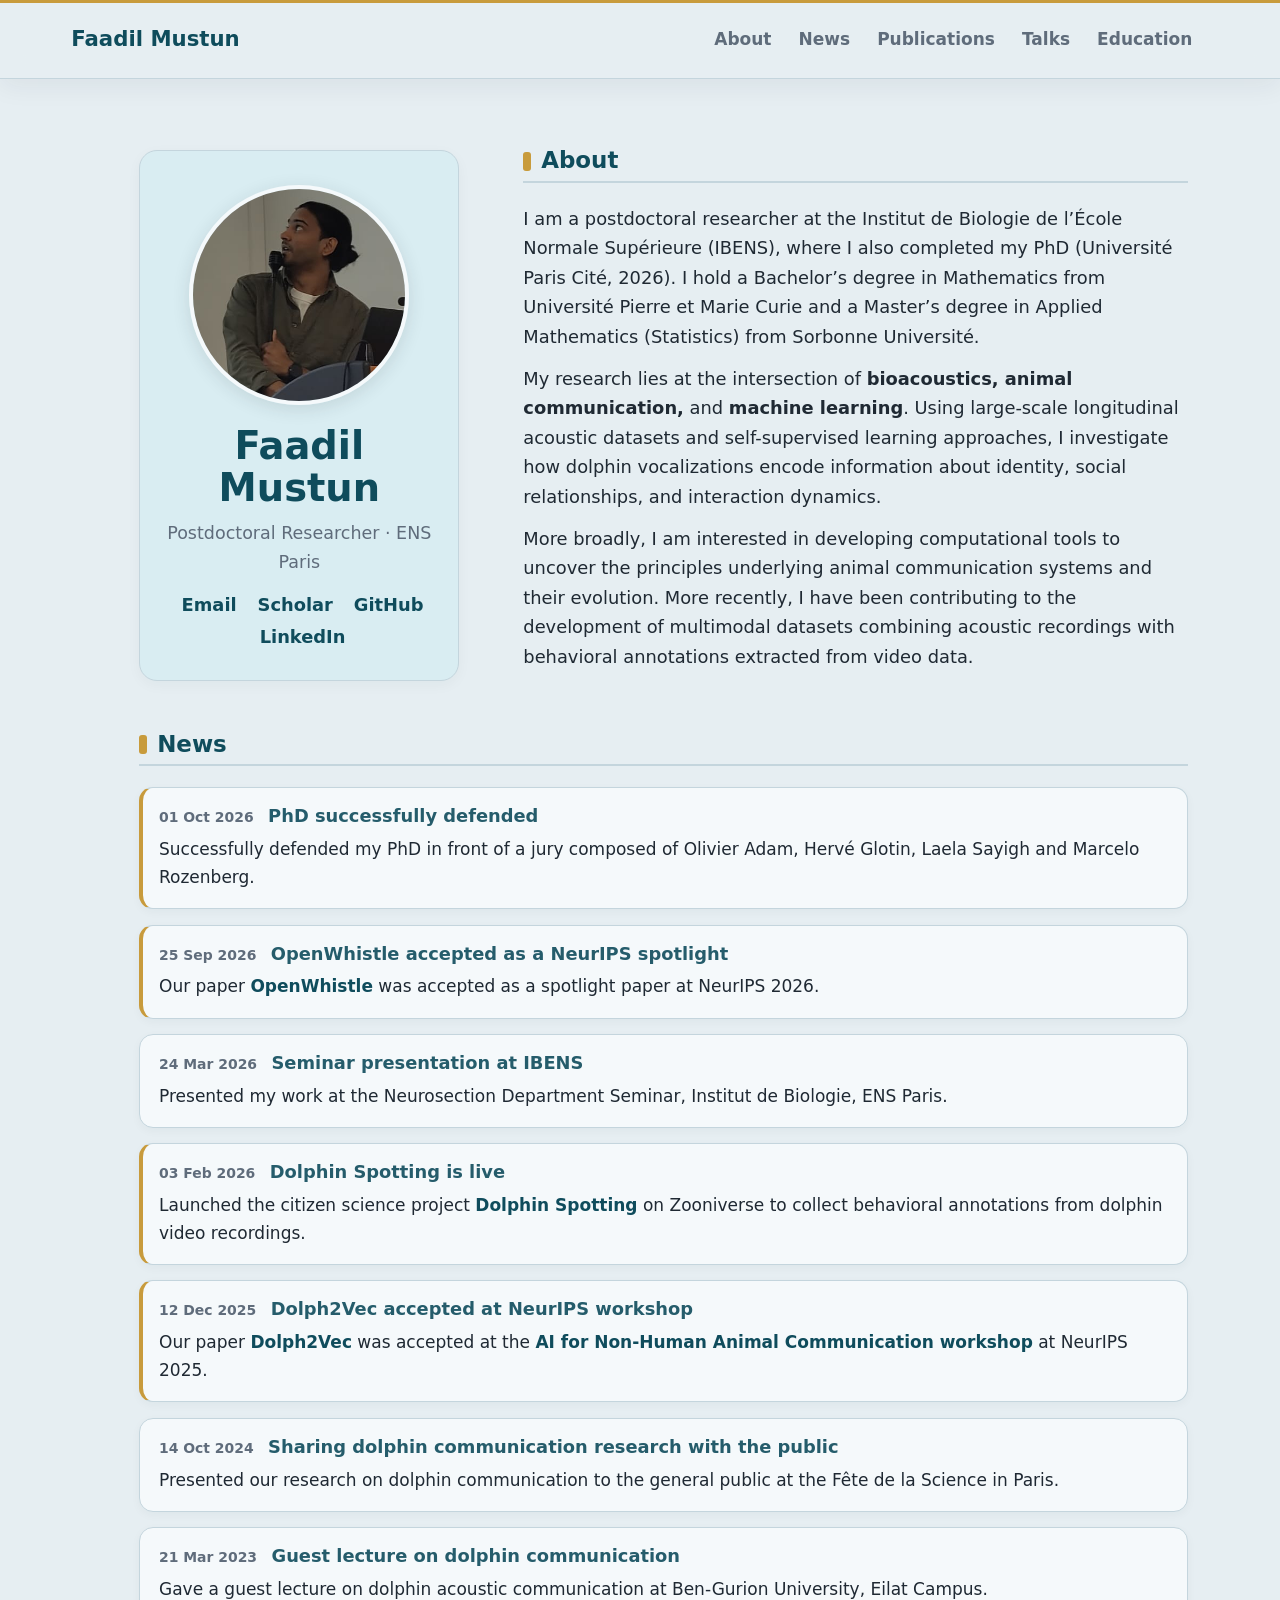
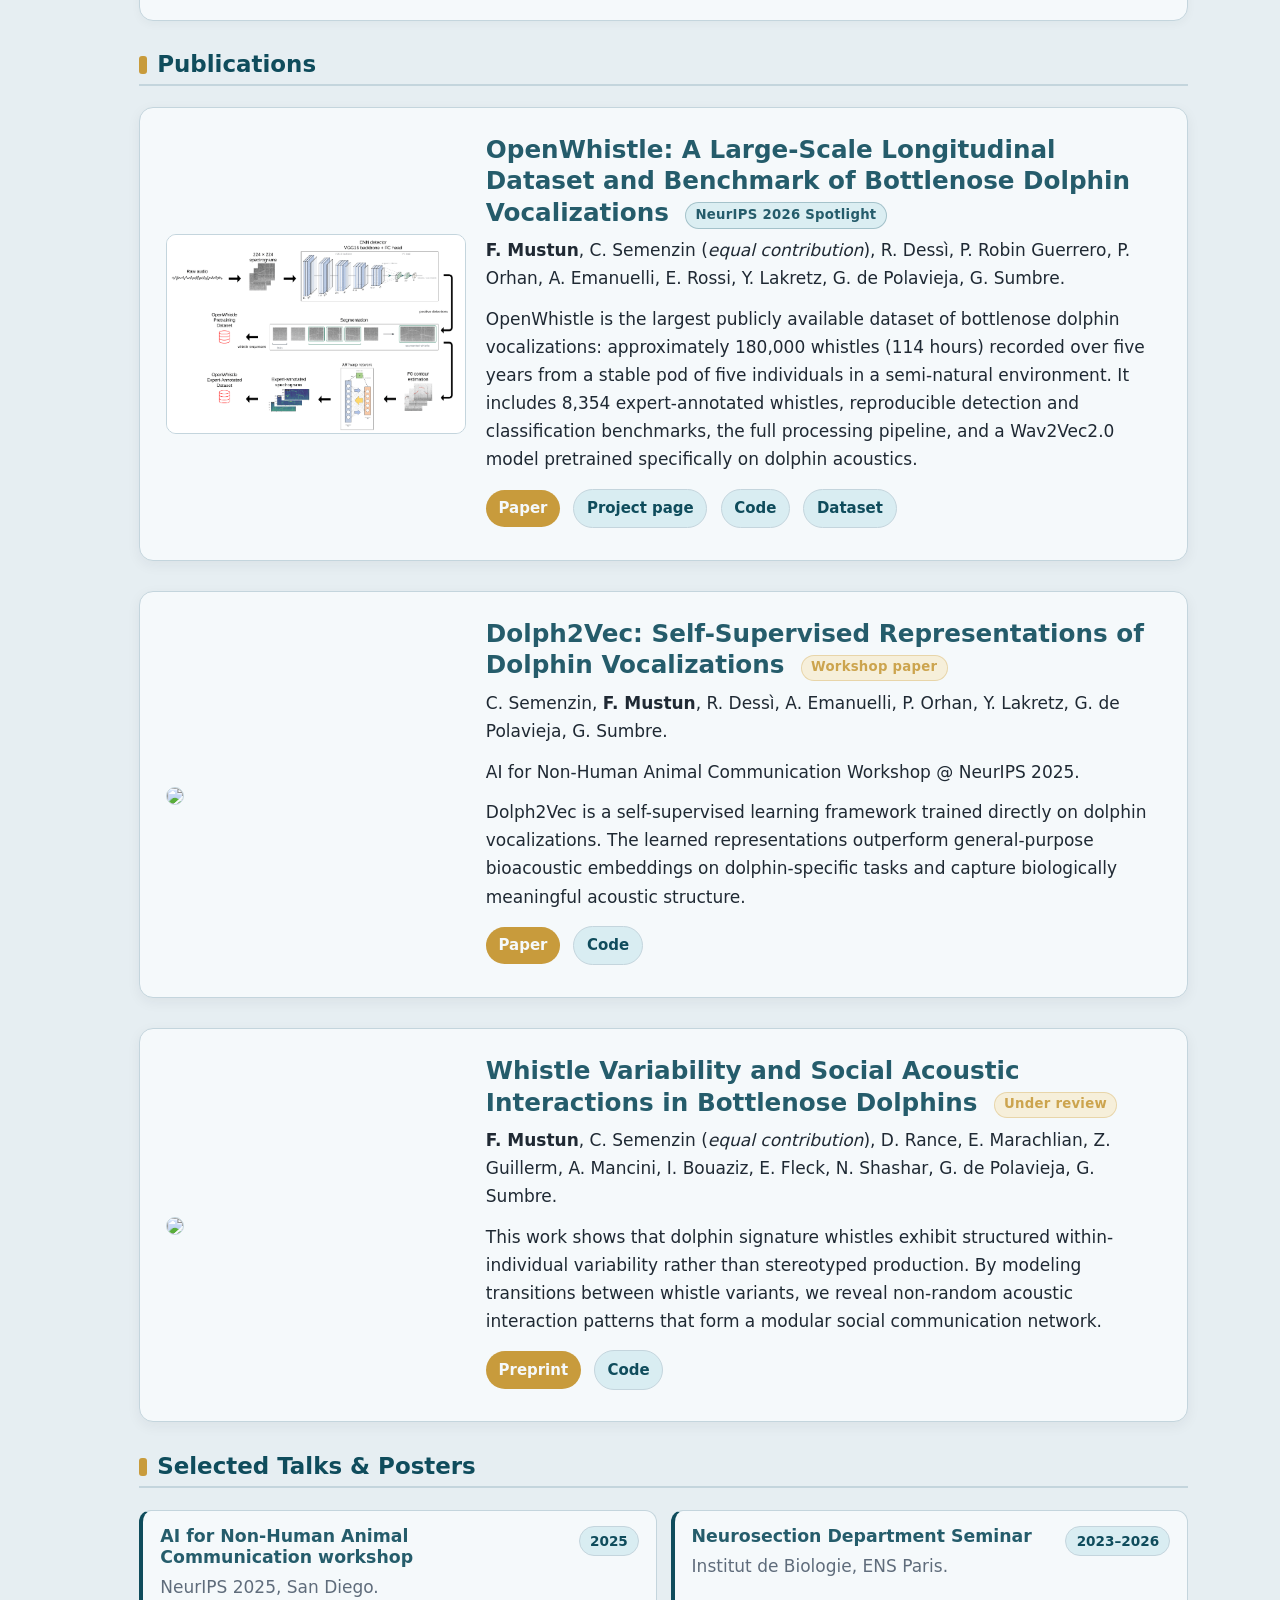
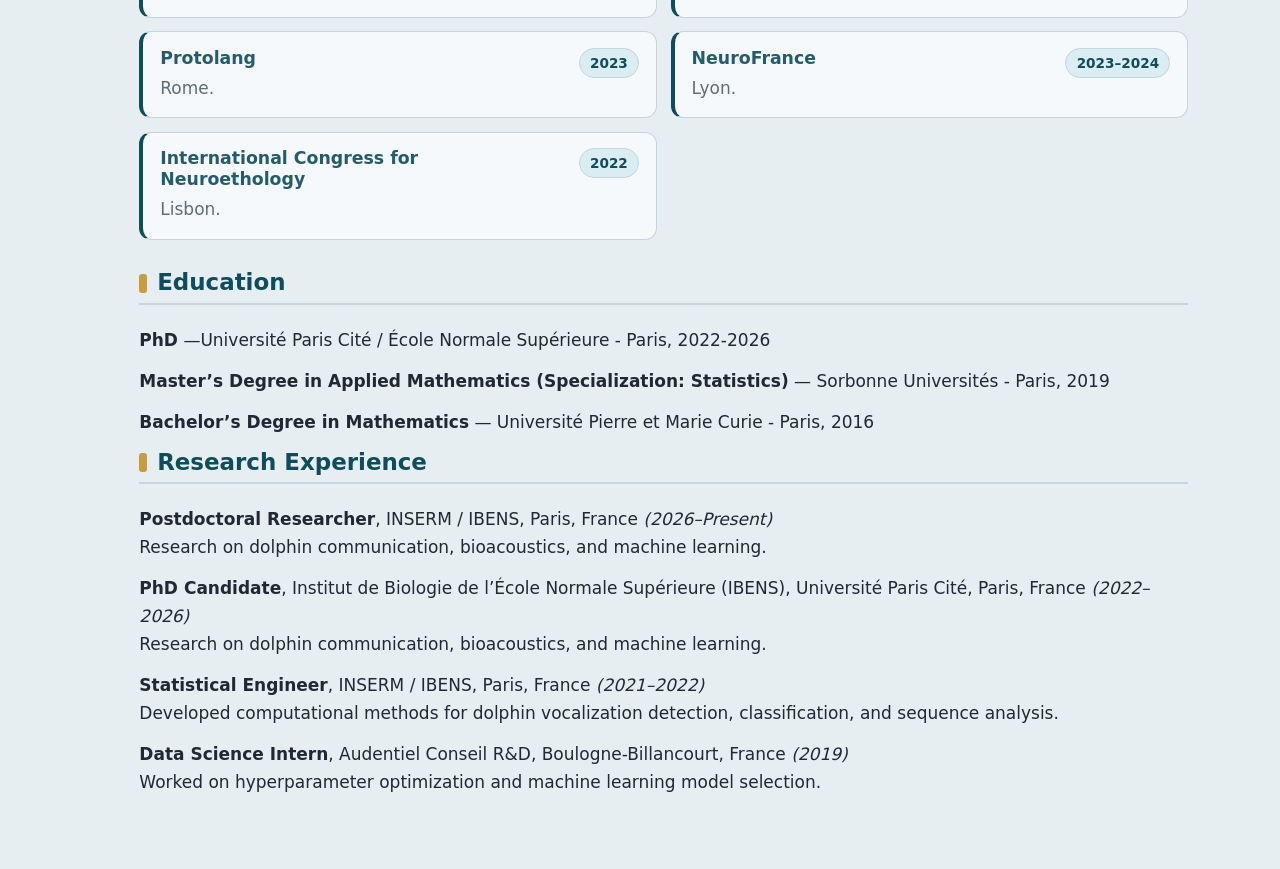
==== index.html @ 6a90d82e "deploy: db8d1524c8b3669faca92358c2f5b768d55a8118" ====
<!DOCTYPE html>
<html xmlns="http://www.w3.org/1999/xhtml" lang="en" xml:lang="en"><head>

<meta charset="utf-8">
<meta name="generator" content="quarto-1.10.18">

<meta name="viewport" content="width=device-width, initial-scale=1.0, user-scalable=yes">

<meta name="description" content="Faadil Mustun is a postdoctoral researcher in computational biology at ENS Paris studying dolphin communication using machine learning and bioacoustics.">

<title>Faadil Mustun</title>
<style>
/* Default styles provided by pandoc.
** See https://pandoc.org/MANUAL.html#variables-for-html for config info.
*/
span.smallcaps{font-variant: small-caps;}
div.columns{display: flex; gap: 1.5em;}
div.column{flex: auto;}
@media screen {
div.columns{gap: min(4vw, 1.5em);}
div.column{overflow-x: auto;}
}
div.hanging-indent{margin-left: 1.5em; text-indent: -1.5em;}
ul.task-list{list-style: none;}
ul.task-list li input[type="checkbox"] {
  width: 0.8em;
  margin: 0 0.8em 0.2em -1em; /* quarto-specific, see https://github.com/quarto-dev/quarto-cli/issues/4556 */ 
  vertical-align: middle;
}
</style>


<script src="site_libs/quarto-nav/quarto-nav.js"></script>
<script src="site_libs/quarto-nav/headroom.min.js"></script>
<script src="site_libs/clipboard/clipboard.min.js"></script>
<script src="site_libs/quarto-search/autocomplete.umd.js"></script>
<script src="site_libs/quarto-search/fuse.min.js"></script>
<script src="site_libs/quarto-search/quarto-search.js"></script>
<meta name="quarto:offset" content="./">
<link href="./dolphin_icon.png" rel="icon" type="image/png">
<script src="site_libs/quarto-html/quarto.js" type="module"></script>
<script src="site_libs/quarto-html/tabsets/tabsets.js" type="module"></script>
<script src="site_libs/quarto-html/popper.min.js"></script>
<script src="site_libs/quarto-html/tippy.umd.min.js"></script>
<script src="site_libs/quarto-html/anchor.min.js"></script>
<link href="site_libs/quarto-html/tippy.css" rel="stylesheet">
<link href="site_libs/quarto-html/quarto-syntax-highlighting-64a204ab8560d761af7679ceaba22944.css" rel="stylesheet" id="quarto-text-highlighting-styles">
<script src="site_libs/bootstrap/bootstrap.min.js"></script>
<link href="site_libs/bootstrap/bootstrap-icons.css" rel="stylesheet">
<link href="site_libs/bootstrap/bootstrap-0dfd3b3b03cf2464f876959b33e70b23.min.css" rel="stylesheet" append-hash="true" id="quarto-bootstrap" data-mode="light">
<script id="quarto-search-options" type="application/json">{
  "location": "navbar",
  "copy-button": false,
  "collapse-after": 3,
  "panel-placement": "end",
  "type": "overlay",
  "limit": 50,
  "keyboard-shortcut": [
    "f",
    "/",
    "s"
  ],
  "show-item-context": false,
  "language": {
    "search-no-results-text": "No results",
    "search-matching-documents-text": "matching documents",
    "search-copy-link-title": "Copy link to search",
    "search-hide-matches-text": "Hide additional matches",
    "search-more-match-text": "more match in this document",
    "search-more-matches-text": "more matches in this document",
    "search-clear-button-title": "Clear",
    "search-text-placeholder": "",
    "search-detached-cancel-button-title": "Cancel",
    "search-submit-button-title": "Submit",
    "search-label": "Search"
  }
}</script>
<script type="application/ld+json">
    {
      "@context": "https://schema.org",
      "@type": "Person",
      "name": "Faadil Mustun",
      "jobTitle": "Postdoctoral Researcher",
      "affiliation": [
        {
          "@type": "Organization",
          "name": "École Normale Supérieure"
        }
      ],
      "alumniOf": [
        {
          "@type": "Organization",
          "name": "Université Paris Cité"
        }
      ],
      "url": "https://fmustun.github.io/",
      "sameAs": [
        "https://scholar.google.com/citations?user=yCws0CEAAAAJ&hl=en",
        "https://github.com/fmustun"
      ]
    }
    </script>


<link rel="stylesheet" href="styles.css">
</head>

<body class="nav-fixed fullcontent quarto-light">

<div id="quarto-search-results"></div>
  <header id="quarto-header" class="headroom fixed-top">
    <nav class="navbar navbar-expand-lg " data-bs-theme="dark">
      <div class="navbar-container container-fluid">
      <div class="navbar-brand-container mx-auto">
    <a class="navbar-brand" href="./index.html">
    <span class="navbar-title">Faadil Mustun</span>
    </a>
  </div>
            <div id="quarto-search" class="" title="Search"></div>
          <button class="navbar-toggler" type="button" data-bs-toggle="collapse" data-bs-target="#navbarCollapse" aria-controls="navbarCollapse" role="menu" aria-expanded="false" aria-label="Toggle navigation" onclick="if (window.quartoToggleHeadroom) { window.quartoToggleHeadroom(); }">
  <span class="navbar-toggler-icon"></span>
</button>
          <div class="collapse navbar-collapse" id="navbarCollapse">
            <ul class="navbar-nav navbar-nav-scroll ms-auto">
  <li class="nav-item">
    <a class="nav-link" href="./index.html#about"> 
<span class="menu-text">About</span></a>
  </li>  
  <li class="nav-item">
    <a class="nav-link" href="./index.html#news"> 
<span class="menu-text">News</span></a>
  </li>  
  <li class="nav-item">
    <a class="nav-link" href="./index.html#publications"> 
<span class="menu-text">Publications</span></a>
  </li>  
  <li class="nav-item">
    <a class="nav-link" href="./index.html#selected-talks-posters"> 
<span class="menu-text">Talks</span></a>
  </li>  
  <li class="nav-item">
    <a class="nav-link" href="./index.html#education"> 
<span class="menu-text">Education</span></a>
  </li>  
</ul>
          </div> <!-- /navcollapse -->
            <div class="quarto-navbar-tools">
</div>
      </div> <!-- /container-fluid -->
    </nav>
</header>
<!-- content -->
<div id="quarto-content" class="quarto-container page-columns page-rows-contents page-layout-article page-navbar">
<!-- sidebar -->
<!-- margin-sidebar -->
    
<!-- main -->
<main class="content" id="quarto-document-content"><header id="title-block-header" class="quarto-title-block"></header>




<div class="home-hero">
<div class="profile-card profile-panel">
<p><img src="defense_crop.jpg" class="profile-pic" alt="Portrait of Faadil Mustun"></p>
<h1 class="profile-name">
Faadil Mustun
</h1>
<p class="profile-subtitle">
Postdoctoral Researcher · ENS Paris
</p>
<nav class="contact-links" aria-label="Contact links">
<a href="mailto:faadilmustun@hotmail.fr" aria-label="Email"><i class="bi bi-envelope-fill"></i><span>Email</span></a> <a href="https://scholar.google.com/citations?user=yCws0CEAAAAJ&amp;hl=en" aria-label="Google Scholar"><i class="bi bi-mortarboard-fill"></i><span>Scholar</span></a> <a href="https://github.com/fmustun" aria-label="GitHub"><i class="bi bi-github"></i><span>GitHub</span></a> <a href="https://www.linkedin.com/in/faadil-mustun/" aria-label="LinkedIn"><i class="bi bi-linkedin"></i><span>LinkedIn</span></a>
</nav>
</div>
<section id="about" class="level2 about-panel">
<h2 class="anchored" data-anchor-id="about">About</h2>
<p>I am a postdoctoral researcher at the Institut de Biologie de l’École Normale Supérieure (IBENS), where I also completed my PhD (Université Paris Cité, 2026). I hold a Bachelor’s degree in Mathematics from Université Pierre et Marie Curie and a Master’s degree in Applied Mathematics (Statistics) from Sorbonne Université.</p>
<p>My research lies at the intersection of <strong>bioacoustics, animal communication,</strong> and <strong>machine learning</strong>. Using large-scale longitudinal acoustic datasets and self-supervised learning approaches, I investigate how dolphin vocalizations encode information about identity, social relationships, and interaction dynamics.</p>
<p>More broadly, I am interested in developing computational tools to uncover the principles underlying animal communication systems and their evolution. More recently, I have been contributing to the development of multimodal datasets combining acoustic recordings with behavioral annotations extracted from video data.</p>
</section>
</div>
<section id="news" class="level2">
<h2 class="anchored" data-anchor-id="news">News</h2>
<section class="news-list">
<article class="news-card featured">
<div class="news-meta">
01 Oct 2026
</div>
<h3 class="anchored">
PhD successfully defended
</h3>
<p>
Successfully defended my PhD in front of a jury composed of Olivier Adam, Hervé Glotin, Laela Sayigh and Marcelo Rozenberg.
</p>
</article>
<article class="news-card featured">
<div class="news-meta">
25 Sep 2026
</div>
<h3 class="anchored">
OpenWhistle accepted as a NeurIPS spotlight
</h3>
<p>
Our paper <a href="#openwhistle">OpenWhistle</a> was accepted as a spotlight paper at NeurIPS 2026.
</p>
</article>
<article class="news-card">
<div class="news-meta">
24 Mar 2026
</div>
<h3 class="anchored">
Seminar presentation at IBENS
</h3>
<p>
Presented my work at the Neurosection Department Seminar, Institut de Biologie, ENS Paris.
</p>
</article>
<article class="news-card featured">
<div class="news-meta">
03 Feb 2026
</div>
<h3 class="anchored">
Dolphin Spotting is live
</h3>
<p>
Launched the citizen science project <a href="https://www.zooniverse.org/projects/sumbredolphin/dolphin-spotting">Dolphin Spotting</a> on Zooniverse to collect behavioral annotations from dolphin video recordings.
</p>
</article>
<article class="news-card featured">
<div class="news-meta">
12 Dec 2025
</div>
<h3 class="anchored">
Dolph2Vec accepted at NeurIPS workshop
</h3>
<p>
Our paper <a href="#dolph2vec">Dolph2Vec</a> was accepted at the <a href="https://aiforanimalcomms.org">AI for Non-Human Animal Communication workshop</a> at NeurIPS 2025.
</p>
</article>
<article class="news-card">
<div class="news-meta">
14 Oct 2024
</div>
<h3 class="anchored">
Sharing dolphin communication research with the public
</h3>
<p>
Presented our research on dolphin communication to the general public at the Fête de la Science in Paris.
</p>
</article>
<article class="news-card">
<div class="news-meta">
21 Mar 2023
</div>
<h3 class="anchored">
Guest lecture on dolphin communication
</h3>
<p>
Gave a guest lecture on dolphin acoustic communication at Ben-Gurion University, Eilat Campus.
</p>
</article>
</section>
</section>
<section id="publications" class="level2">
<h2 class="anchored" data-anchor-id="publications">Publications</h2>
<div id="openwhistle" class="columns pub-card">
<div class="column" style="width:30%;">
<p><img src="images/openwhistle.png" class="img-fluid" style="width:100.0%"></p>
</div><div class="column" style="width:70%;">
<h3 class="anchored">
OpenWhistle: A Large-Scale Longitudinal Dataset and Benchmark of Bottlenose Dolphin Vocalizations <span class="pub-status accepted">NeurIPS 2026 Spotlight</span>
</h3>
<p><strong>F. Mustun</strong>, C. Semenzin (<em>equal contribution</em>), R. Dessì, P. Robin Guerrero, P. Orhan, A. Emanuelli, E. Rossi, Y. Lakretz, G. de Polavieja, G. Sumbre.</p>
<p>OpenWhistle is the largest publicly available dataset of bottlenose dolphin vocalizations: approximately 180,000 whistles (114 hours) recorded over five years from a stable pod of five individuals in a semi-natural environment. It includes 8,354 expert-annotated whistles, reproducible detection and classification benchmarks, the full processing pipeline, and a Wav2Vec2.0 model pretrained specifically on dolphin acoustics.</p>
<div class="pub-links">
<p><a href="https://arxiv.org/abs/2609.34839" class="pub-button">Paper</a> <a href="https://sumbre-lab.github.io/openwhistle/" class="pub-button secondary">Project page</a> <a href="https://github.com/sumbre-lab/OpenWhistle" class="pub-button secondary">Code</a> <a href="https://huggingface.co/collections/dolphinteam/neurips26-openwhistle" class="pub-button secondary">Dataset</a></p>
</div>
</div>
</div>
<div id="dolph2vec" class="columns pub-card">
<div class="column" style="width:30%;">
<p><img src="images/dolph2vec.png" class="img-fluid" style="width:100.0%"></p>
</div><div class="column" style="width:70%;">
<h3 class="anchored">
Dolph2Vec: Self-Supervised Representations of Dolphin Vocalizations <span class="pub-status workshop">Workshop paper</span>
</h3>
<p>C. Semenzin, <strong>F. Mustun</strong>, R. Dessì, A. Emanuelli, P. Orhan, Y. Lakretz, G. de Polavieja, G. Sumbre.</p>
<p>AI for Non-Human Animal Communication Workshop @ NeurIPS 2025.</p>
<p>Dolph2Vec is a self-supervised learning framework trained directly on dolphin vocalizations. The learned representations outperform general-purpose bioacoustic embeddings on dolphin-specific tasks and capture biologically meaningful acoustic structure.</p>
<div class="pub-links">
<p><a href="https://openreview.net/forum?id=QGAFX5kcR5" class="pub-button">Paper</a> <a href="https://github.com/chiarasemenzin/Dolph2Vec" class="pub-button secondary">Code</a></p>
</div>
</div>
</div>
<div class="columns pub-card">
<div class="column" style="width:30%;">
<p><img src="images/variability.png" class="img-fluid" style="width:100.0%"></p>
</div><div class="column" style="width:70%;">
<h3 class="anchored">
Whistle Variability and Social Acoustic Interactions in Bottlenose Dolphins <span class="pub-status under-review">Under review</span>
</h3>
<p><strong>F. Mustun</strong>, C. Semenzin (<em>equal contribution</em>), D. Rance, E. Marachlian, Z. Guillerm, A. Mancini, I. Bouaziz, E. Fleck, N. Shashar, G. de Polavieja, G. Sumbre.</p>
<p>This work shows that dolphin signature whistles exhibit structured within-individual variability rather than stereotyped production. By modeling transitions between whistle variants, we reveal non-random acoustic interaction patterns that form a modular social communication network.</p>
<div class="pub-links">
<p><a href="https://www.biorxiv.org/content/10.1101/2024.10.15.618471v1" class="pub-button">Preprint</a> <a href="https://github.com/zebrain-lab/Dolphins" class="pub-button secondary">Code</a></p>
</div>
</div>
</div>
</section>
<section id="selected-talks-posters" class="level2">
<h2 class="anchored" data-anchor-id="selected-talks-posters">Selected Talks &amp; Posters</h2>
<div class="talk-list">
<div class="talk-item">
<section id="ai-for-non-human-animal-communication-workshop" class="level3 talk-main">
<h3 class="anchored" data-anchor-id="ai-for-non-human-animal-communication-workshop">AI for Non-Human Animal Communication workshop <a class="talk-link" href="https://aiforanimalcomms.org" target="_blank" rel="noopener" aria-label="AI for Non-Human Animal Communication workshop link"><i class="bi bi-link-45deg"></i></a></h3>
<p>NeurIPS 2025, San Diego.</p>
</section>
<div class="talk-year">
<p>2025</p>
</div>
</div>
<div class="talk-item">
<section id="neurosection-department-seminar" class="level3 talk-main">
<h3 class="anchored" data-anchor-id="neurosection-department-seminar">Neurosection Department Seminar</h3>
<p>Institut de Biologie, ENS Paris.</p>
</section>
<div class="talk-year">
<p>2023–2026</p>
</div>
</div>
<div class="talk-item">
<section id="protolang" class="level3 talk-main">
<h3 class="anchored" data-anchor-id="protolang">Protolang <a class="talk-link" href="https://sites.google.com/view/protolang8/home" target="_blank" rel="noopener" aria-label="Protolang link"><i class="bi bi-link-45deg"></i></a></h3>
<p>Rome.</p>
</section>
<div class="talk-year">
<p>2023</p>
</div>
</div>
<div class="talk-item">
<section id="neurofrance" class="level3 talk-main">
<h3 class="anchored" data-anchor-id="neurofrance">NeuroFrance</h3>
<p>Lyon.</p>
</section>
<div class="talk-year">
<p>2023–2024</p>
</div>
</div>
<div class="talk-item">
<section id="international-congress-for-neuroethology" class="level3 talk-main">
<h3 class="anchored" data-anchor-id="international-congress-for-neuroethology">International Congress for Neuroethology</h3>
<p>Lisbon.</p>
</section>
<div class="talk-year">
<p>2022</p>
</div>
</div>
</div>
</section>
<section id="education" class="level2">
<h2 class="anchored" data-anchor-id="education">Education</h2>
<p><strong>PhD</strong> —Université Paris Cité / École Normale Supérieure - Paris, 2022-2026</p>
<p><strong>Master’s Degree in Applied Mathematics (Specialization: Statistics)</strong> — Sorbonne Universités - Paris, 2019</p>
<p><strong>Bachelor’s Degree in Mathematics</strong> — Université Pierre et Marie Curie - Paris, 2016</p>
</section>
<section id="research-experience" class="level2">
<h2 class="anchored" data-anchor-id="research-experience">Research Experience</h2>
<p><strong>Postdoctoral Researcher</strong>, INSERM / IBENS, Paris, France <em>(2026–Present)</em><br>
Research on dolphin communication, bioacoustics, and machine learning.</p>
<p><strong>PhD Candidate</strong>, Institut de Biologie de l’École Normale Supérieure (IBENS), Université Paris Cité, Paris, France <em>(2022–2026)</em><br>
Research on dolphin communication, bioacoustics, and machine learning.</p>
<p><strong>Statistical Engineer</strong>, INSERM / IBENS, Paris, France <em>(2021–2022)</em><br>
Developed computational methods for dolphin vocalization detection, classification, and sequence analysis.</p>
<p><strong>Data Science Intern</strong>, Audentiel Conseil R&amp;D, Boulogne-Billancourt, France <em>(2019)</em><br>
Worked on hyperparameter optimization and machine learning model selection.</p>


</section>

</main> <!-- /main -->
<script id="quarto-html-after-body" type="application/javascript">
  window.document.addEventListener("DOMContentLoaded", function (event) {
    const icon = "";
    const anchorJS = new window.AnchorJS();
    anchorJS.options = {
      placement: 'right',
      icon: icon
    };
    anchorJS.add('.anchored');
    const isCodeAnnotation = (el) => {
      for (const clz of el.classList) {
        if (clz.startsWith('code-annotation-')) {                     
          return true;
        }
      }
      return false;
    }
    const onCopySuccess = function(e) {
      // button target
      const button = e.trigger;
      // don't keep focus
      button.blur();
      // flash "checked"
      button.classList.add('code-copy-button-checked');
      var currentTitle = button.getAttribute("title");
      button.setAttribute("title", "Copied!");
      let tooltip;
      if (window.bootstrap) {
        button.setAttribute("data-bs-toggle", "tooltip");
        button.setAttribute("data-bs-placement", "left");
        button.setAttribute("data-bs-title", "Copied!");
        tooltip = new bootstrap.Tooltip(button, 
          { trigger: "manual", 
            customClass: "code-copy-button-tooltip",
            offset: [0, -8]});
        tooltip.show();    
      }
      setTimeout(function() {
        if (tooltip) {
          tooltip.hide();
          button.removeAttribute("data-bs-title");
          button.removeAttribute("data-bs-toggle");
          button.removeAttribute("data-bs-placement");
        }
        button.setAttribute("title", currentTitle);
        button.classList.remove('code-copy-button-checked');
      }, 1000);
      // clear code selection
      e.clearSelection();
    }
    const getTextToCopy = function(trigger) {
      const outerScaffold = trigger.parentElement.cloneNode(true);
      const codeEl = outerScaffold.querySelector('code');
      for (const childEl of codeEl.children) {
        if (isCodeAnnotation(childEl)) {
          childEl.remove();
        }
      }
      return codeEl.innerText;
    }
    const clipboard = new window.ClipboardJS('.code-copy-button:not([data-in-quarto-modal])', {
      text: getTextToCopy
    });
    clipboard.on('success', onCopySuccess);
    if (window.document.getElementById('quarto-embedded-source-code-modal')) {
      const clipboardModal = new window.ClipboardJS('.code-copy-button[data-in-quarto-modal]', {
        text: getTextToCopy,
        container: window.document.getElementById('quarto-embedded-source-code-modal')
      });
      clipboardModal.on('success', onCopySuccess);
    }
      var localhostRegex = new RegExp(/^(?:http|https):\/\/localhost\:?[0-9]*\//);
      var mailtoRegex = new RegExp(/^mailto:/);
        var filterRegex = new RegExp('/' + window.location.host + '/');
      var isInternal = (href) => {
          return filterRegex.test(href) || localhostRegex.test(href) || mailtoRegex.test(href);
      }
      // Inspect non-navigation links and adorn them if external
     var links = window.document.querySelectorAll('a[href]:not(.nav-link):not(.navbar-brand):not(.toc-action):not(.sidebar-link):not(.sidebar-item-toggle):not(.pagination-link):not(.no-external):not([aria-hidden]):not(.dropdown-item):not(.quarto-navigation-tool):not(.about-link)');
      for (var i=0; i<links.length; i++) {
        const link = links[i];
        if (!isInternal(link.href)) {
          // undo the damage that might have been done by quarto-nav.js in the case of
          // links that we want to consider external
          if (link.dataset.originalHref !== undefined) {
            link.href = link.dataset.originalHref;
          }
        }
      }
    function tippyHover(el, contentFn, onTriggerFn, onUntriggerFn) {
      const config = {
        allowHTML: true,
        maxWidth: 500,
        delay: 100,
        arrow: false,
        appendTo: function(el) {
            return el.parentElement;
        },
        interactive: true,
        interactiveBorder: 10,
        theme: 'quarto',
        placement: 'bottom-start',
      };
      if (contentFn) {
        config.content = contentFn;
      }
      if (onTriggerFn) {
        config.onTrigger = onTriggerFn;
      }
      if (onUntriggerFn) {
        config.onUntrigger = onUntriggerFn;
      }
      window.tippy(el, config); 
    }
    const noterefs = window.document.querySelectorAll('a[role="doc-noteref"]');
    for (var i=0; i<noterefs.length; i++) {
      const ref = noterefs[i];
      tippyHover(ref, function() {
        // use id or data attribute instead here
        let href = ref.getAttribute('data-footnote-href') || ref.getAttribute('href');
        try { href = new URL(href).hash; } catch {}
        const id = href.replace(/^#\/?/, "");
        const note = window.document.getElementById(id);
        if (note) {
          return note.innerHTML;
        } else {
          return "";
        }
      });
    }
    const xrefs = window.document.querySelectorAll('a.quarto-xref');
    const processXRef = (id, note) => {
      // Strip column container classes
      const stripColumnClz = (el) => {
        el.classList.remove("page-full", "page-columns");
        if (el.children) {
          for (const child of el.children) {
            stripColumnClz(child);
          }
        }
      }
      stripColumnClz(note)
      if (id === null || id.startsWith('sec-')) {
        // Special case sections, only their first couple elements
        const container = document.createElement("div");
        if (note.children && note.children.length > 2) {
          container.appendChild(note.children[0].cloneNode(true));
          for (let i = 1; i < note.children.length; i++) {
            const child = note.children[i];
            if (child.tagName === "P" && child.innerText === "") {
              continue;
            } else {
              container.appendChild(child.cloneNode(true));
              break;
            }
          }
          if (window.Quarto?.typesetMath) {
            window.Quarto.typesetMath(container);
          }
          return container.innerHTML
        } else {
          if (window.Quarto?.typesetMath) {
            window.Quarto.typesetMath(note);
          }
          return note.innerHTML;
        }
      } else {
        // Remove any anchor links if they are present
        const anchorLink = note.querySelector('a.anchorjs-link');
        if (anchorLink) {
          anchorLink.remove();
        }
        if (window.Quarto?.typesetMath) {
          window.Quarto.typesetMath(note);
        }
        if (note.classList.contains("callout")) {
          return note.outerHTML;
        } else {
          return note.innerHTML;
        }
      }
    }
    for (var i=0; i<xrefs.length; i++) {
      const xref = xrefs[i];
      tippyHover(xref, undefined, function(instance) {
        instance.disable();
        let url = xref.getAttribute('href');
        let hash = undefined; 
        if (url.startsWith('#')) {
          hash = url;
        } else {
          try { hash = new URL(url).hash; } catch {}
        }
        if (hash) {
          const id = hash.replace(/^#\/?/, "");
          const note = window.document.getElementById(id);
          if (note !== null) {
            try {
              const html = processXRef(id, note.cloneNode(true));
              instance.setContent(html);
            } finally {
              instance.enable();
              instance.show();
            }
          } else {
            // See if we can fetch this
            fetch(url.split('#')[0])
            .then(res => res.text())
            .then(html => {
              const parser = new DOMParser();
              const htmlDoc = parser.parseFromString(html, "text/html");
              const note = htmlDoc.getElementById(id);
              if (note !== null) {
                const html = processXRef(id, note);
                instance.setContent(html);
              } 
            }).finally(() => {
              instance.enable();
              instance.show();
            });
          }
        } else {
          // See if we can fetch a full url (with no hash to target)
          // This is a special case and we should probably do some content thinning / targeting
          fetch(url)
          .then(res => res.text())
          .then(html => {
            const parser = new DOMParser();
            const htmlDoc = parser.parseFromString(html, "text/html");
            const note = htmlDoc.querySelector('main.content');
            if (note !== null) {
              // This should only happen for chapter cross references
              // (since there is no id in the URL)
              // remove the first header
              if (note.children.length > 0 && note.children[0].tagName === "HEADER") {
                note.children[0].remove();
              }
              const html = processXRef(null, note);
              instance.setContent(html);
            } 
          }).finally(() => {
            instance.enable();
            instance.show();
          });
        }
      }, function(instance) {
      });
    }
        let selectedAnnoteEl;
        const selectorForAnnotation = ( cell, annotation) => {
          let cellAttr = 'data-code-cell="' + cell + '"';
          let lineAttr = 'data-code-annotation="' +  annotation + '"';
          const selector = 'span[' + cellAttr + '][' + lineAttr + ']';
          return selector;
        }
        const selectCodeLines = (annoteEl) => {
          const doc = window.document;
          const targetCell = annoteEl.getAttribute("data-target-cell");
          const targetAnnotation = annoteEl.getAttribute("data-target-annotation");
          const annoteSpan = window.document.querySelector(selectorForAnnotation(targetCell, targetAnnotation));
          const lines = annoteSpan.getAttribute("data-code-lines").split(",");
          const lineIds = lines.map((line) => {
            return targetCell + "-" + line;
          })
          let top = null;
          let height = null;
          let parent = null;
          if (lineIds.length > 0) {
              //compute the position of the single el (top and bottom and make a div)
              const el = window.document.getElementById(lineIds[0]);
              top = el.offsetTop;
              height = el.offsetHeight;
              parent = el.parentElement.parentElement;
            if (lineIds.length > 1) {
              const lastEl = window.document.getElementById(lineIds[lineIds.length - 1]);
              const bottom = lastEl.offsetTop + lastEl.offsetHeight;
              height = bottom - top;
            }
            if (top !== null && height !== null && parent !== null) {
              // cook up a div (if necessary) and position it 
              let div = window.document.getElementById("code-annotation-line-highlight");
              if (div === null) {
                div = window.document.createElement("div");
                div.setAttribute("id", "code-annotation-line-highlight");
                div.style.position = 'absolute';
                parent.appendChild(div);
              }
              div.style.top = top - 2 + "px";
              div.style.height = height + 4 + "px";
              div.style.left = 0;
              let gutterDiv = window.document.getElementById("code-annotation-line-highlight-gutter");
              if (gutterDiv === null) {
                gutterDiv = window.document.createElement("div");
                gutterDiv.setAttribute("id", "code-annotation-line-highlight-gutter");
                gutterDiv.style.position = 'absolute';
                const codeCell = window.document.getElementById(targetCell);
                const gutter = codeCell.querySelector('.code-annotation-gutter');
                gutter.appendChild(gutterDiv);
              }
              gutterDiv.style.top = top - 2 + "px";
              gutterDiv.style.height = height + 4 + "px";
            }
            selectedAnnoteEl = annoteEl;
          }
        };
        const unselectCodeLines = () => {
          const elementsIds = ["code-annotation-line-highlight", "code-annotation-line-highlight-gutter"];
          elementsIds.forEach((elId) => {
            const div = window.document.getElementById(elId);
            if (div) {
              div.remove();
            }
          });
          selectedAnnoteEl = undefined;
        };
          // Handle positioning of the toggle
      window.addEventListener(
        "resize",
        throttle(() => {
          elRect = undefined;
          if (selectedAnnoteEl) {
            selectCodeLines(selectedAnnoteEl);
          }
        }, 10)
      );
      function throttle(fn, ms) {
      let throttle = false;
      let timer;
        return (...args) => {
          if(!throttle) { // first call gets through
              fn.apply(this, args);
              throttle = true;
          } else { // all the others get throttled
              if(timer) clearTimeout(timer); // cancel #2
              timer = setTimeout(() => {
                fn.apply(this, args);
                timer = throttle = false;
              }, ms);
          }
        };
      }
        // Attach click handler to the DT
        const annoteDls = window.document.querySelectorAll('dt[data-target-cell]');
        for (const annoteDlNode of annoteDls) {
          annoteDlNode.addEventListener('click', (event) => {
            const clickedEl = event.target;
            if (clickedEl !== selectedAnnoteEl) {
              unselectCodeLines();
              const activeEl = window.document.querySelector('dt[data-target-cell].code-annotation-active');
              if (activeEl) {
                activeEl.classList.remove('code-annotation-active');
              }
              selectCodeLines(clickedEl);
              clickedEl.classList.add('code-annotation-active');
            } else {
              // Unselect the line
              unselectCodeLines();
              clickedEl.classList.remove('code-annotation-active');
            }
          });
        }
    const findCites = (el) => {
      const parentEl = el.parentElement;
      if (parentEl) {
        const cites = parentEl.dataset.cites;
        if (cites) {
          return {
            el,
            cites: cites.split(' ')
          };
        } else {
          return findCites(el.parentElement)
        }
      } else {
        return undefined;
      }
    };
    var bibliorefs = window.document.querySelectorAll('a[role="doc-biblioref"]');
    for (var i=0; i<bibliorefs.length; i++) {
      const ref = bibliorefs[i];
      const citeInfo = findCites(ref);
      if (citeInfo) {
        tippyHover(citeInfo.el, function() {
          var popup = window.document.createElement('div');
          citeInfo.cites.forEach(function(cite) {
            var citeDiv = window.document.createElement('div');
            citeDiv.classList.add('hanging-indent');
            citeDiv.classList.add('csl-entry');
            var biblioDiv = window.document.getElementById('ref-' + cite);
            if (biblioDiv) {
              citeDiv.innerHTML = biblioDiv.innerHTML;
            }
            popup.appendChild(citeDiv);
          });
          return popup.innerHTML;
        });
      }
    }
  });
  </script>
</div> <!-- /content -->




</body></html>
---- site_libs/quarto-html/quarto-syntax-highlighting-64a204ab8560d761af7679ceaba22944.css ----
/* quarto syntax highlight colors */
:root {
  --quarto-hl-ot-color: #003B4F;
  --quarto-hl-at-color: #657422;
  --quarto-hl-ss-color: #20794D;
  --quarto-hl-an-color: #5E5E5E;
  --quarto-hl-fu-color: #4758AB;
  --quarto-hl-st-color: #20794D;
  --quarto-hl-cf-color: #003B4F;
  --quarto-hl-op-color: #5E5E5E;
  --quarto-hl-er-color: #AD0000;
  --quarto-hl-bn-color: #AD0000;
  --quarto-hl-al-color: #AD0000;
  --quarto-hl-va-color: #111111;
  --quarto-hl-bu-color: inherit;
  --quarto-hl-ex-color: inherit;
  --quarto-hl-pp-color: #AD0000;
  --quarto-hl-in-color: #5E5E5E;
  --quarto-hl-vs-color: #20794D;
  --quarto-hl-wa-color: #5E5E5E;
  --quarto-hl-do-color: #5E5E5E;
  --quarto-hl-im-color: #00769E;
  --quarto-hl-ch-color: #20794D;
  --quarto-hl-dt-color: #AD0000;
  --quarto-hl-fl-color: #AD0000;
  --quarto-hl-co-color: #5E5E5E;
  --quarto-hl-cv-color: #5E5E5E;
  --quarto-hl-cn-color: #8f5902;
  --quarto-hl-sc-color: #5E5E5E;
  --quarto-hl-dv-color: #AD0000;
  --quarto-hl-kw-color: #003B4F;
}

/* other quarto variables */
:root {
  --quarto-font-monospace: SFMono-Regular, Menlo, Monaco, Consolas, "Liberation Mono", "Courier New", monospace;
}

/* syntax highlight based on Pandoc's rules */
pre > code.sourceCode > span {
  color: #003B4F;
}

code.sourceCode > span {
  color: #003B4F;
}

div.sourceCode,
div.sourceCode pre.sourceCode {
  color: #003B4F;
}

/* Normal */
code span {
  color: #003B4F;
}

/* Alert */
code span.al {
  color: #AD0000;
  font-style: inherit;
}

/* Annotation */
code span.an {
  color: #5E5E5E;
  font-style: inherit;
}

/* Attribute */
code span.at {
  color: #657422;
  font-style: inherit;
}

/* BaseN */
code span.bn {
  color: #AD0000;
  font-style: inherit;
}

/* BuiltIn */
code span.bu {
  font-style: inherit;
}

/* ControlFlow */
code span.cf {
  color: #003B4F;
  font-weight: bold;
  font-style: inherit;
}

/* Char */
code span.ch {
  color: #20794D;
  font-style: inherit;
}

/* Constant */
code span.cn {
  color: #8f5902;
  font-style: inherit;
}

/* Comment */
code span.co {
  color: #5E5E5E;
  font-style: inherit;
}

/* CommentVar */
code span.cv {
  color: #5E5E5E;
  font-style: italic;
}

/* Documentation */
code span.do {
  color: #5E5E5E;
  font-style: italic;
}

/* DataType */
code span.dt {
  color: #AD0000;
  font-style: inherit;
}

/* DecVal */
code span.dv {
  color: #AD0000;
  font-style: inherit;
}

/* Error */
code span.er {
  color: #AD0000;
  font-style: inherit;
}

/* Extension */
code span.ex {
  font-style: inherit;
}

/* Float */
code span.fl {
  color: #AD0000;
  font-style: inherit;
}

/* Function */
code span.fu {
  color: #4758AB;
  font-style: inherit;
}

/* Import */
code span.im {
  color: #00769E;
  font-style: inherit;
}

/* Information */
code span.in {
  color: #5E5E5E;
  font-style: inherit;
}

/* Keyword */
code span.kw {
  color: #003B4F;
  font-weight: bold;
  font-style: inherit;
}

/* Operator */
code span.op {
  color: #5E5E5E;
  font-style: inherit;
}

/* Other */
code span.ot {
  color: #003B4F;
  font-style: inherit;
}

/* Preprocessor */
code span.pp {
  color: #AD0000;
  font-style: inherit;
}

/* SpecialChar */
code span.sc {
  color: #5E5E5E;
  font-style: inherit;
}

/* SpecialString */
code span.ss {
  color: #20794D;
  font-style: inherit;
}

/* String */
code span.st {
  color: #20794D;
  font-style: inherit;
}

/* Variable */
code span.va {
  color: #111111;
  font-style: inherit;
}

/* VerbatimString */
code span.vs {
  color: #20794D;
  font-style: inherit;
}

/* Warning */
code span.wa {
  color: #5E5E5E;
  font-style: italic;
}

.prevent-inlining {
  content: "</";
}

/*# sourceMappingURL=9d8d5bb603a83b8298b89080a598c93b.css.map */
---- styles.css ----
:root {
  --primary: #0f4c5c;
  --primary-light: #d9edf2;
  --secondary: #c89b3c;
  --secondary-light: #f7efd7;
  --background: #e6eef2;
  --card: #f5f9fb;
  --text: #1f2933;
  --muted: #5f6c7b;
  --border: #c4d5dd;
}

body {
  font-family: "Source Sans 3", "Segoe UI", system-ui, sans-serif;
  line-height: 1.65;
  background: var(--background);
  color: var(--text);
}

.navbar {
  background: rgba(230, 238, 242, 0.94) !important;
  border-bottom: 1px solid var(--border);
  box-shadow: 0 8px 24px rgba(31, 41, 51, 0.06);
  backdrop-filter: blur(12px);
}

.navbar::before {
  content: "";
  position: absolute;
  inset: 0 0 auto;
  height: 3px;
  background: var(--secondary);
}

.navbar-container {
  max-width: 1180px;
  margin: 0 auto;
  padding: 0.55rem 1.25rem;
}

.navbar-brand {
  color: var(--primary) !important;
  padding: 0;
}

.navbar-title {
  font-weight: 800;
  letter-spacing: 0;
}

.navbar-nav {
  gap: 0.15rem;
}

.navbar .nav-link {
  color: var(--muted) !important;
  border-radius: 999px;
  font-weight: 650;
  padding: 0.38rem 0.72rem !important;
}

.navbar .nav-link:hover,
.navbar .nav-link:focus {
  color: var(--primary) !important;
  background: var(--primary-light);
}

.navbar .nav-link.active {
  color: var(--primary) !important;
  background: var(--primary-light);
}

#quarto-search {
  color: var(--secondary);
}

#quarto-search .aa-DetachedSearchButton {
  height: 2rem;
  min-width: 2rem;
  margin: 0 0.35rem;
  padding: 0 0.55rem;
  color: var(--secondary);
  background: var(--card);
  border: 1px solid var(--border);
  border-radius: 999px;
  box-shadow: none;
}

#quarto-search .aa-DetachedSearchButtonIcon,
#quarto-search .aa-DetachedSearchButtonIcon svg,
#quarto-search .aa-DetachedSearchButton svg {
  color: var(--secondary) !important;
  fill: none !important;
  stroke: var(--secondary) !important;
}

#quarto-search .aa-DetachedSearchButton:hover,
#quarto-search .aa-DetachedSearchButton:focus {
  background: var(--secondary-light);
  border-color: var(--border);
}

#quarto-search .aa-DetachedSearchButtonPlaceholder,
#quarto-search .aa-DetachedSearchButtonQuery {
  color: var(--muted);
}

.navbar-toggler {
  border: 1px solid var(--border);
  border-radius: 999px;
  padding: 0.25rem 0.45rem;
}

.navbar-toggler:focus {
  box-shadow: 0 0 0 0.15rem rgba(200, 155, 60, 0.22);
}

.navbar-toggler-icon {
  filter: invert(28%) sepia(34%) saturate(1414%) hue-rotate(146deg) brightness(92%) contrast(89%);
}

/* Wider centered content */
main.content {
  max-width: 1180px;
  margin: 2rem auto 0 auto;
}

/* Center page title */
h1.title {
  text-align: center;
  font-size: 2rem;
  margin-bottom: 0.75rem;
}

/* Section titles */
h2 {
  margin-top: 3rem;
  margin-bottom: 1.25rem;
  font-size: 1.35rem;
  padding-bottom: 0.35rem;
  border-bottom: 2px solid var(--border);
  color: var(--primary);
}

h2:first-of-type {
  margin-top: 0;
}

h2::before {
  content: "";
  display: inline-block;
  width: 0.45rem;
  height: 1.1rem;
  background: var(--secondary);
  border-radius: 3px;
  margin-right: 0.6rem;
  vertical-align: -0.15rem;
}

main ul,
main ol {
  padding-left: 1.25rem;
}

main li {
  margin-bottom: 0.6rem;
}

main p {
  margin-bottom: 0.75rem;
}

.home-hero {
  display: grid;
  grid-template-columns: minmax(260px, 320px) minmax(0, 1fr);
  gap: clamp(2rem, 5vw, 4rem);
  align-items: center;
  margin: 1.25rem 0 2.75rem;
}

.profile-panel {
  background: var(--primary-light);
  border: 1px solid var(--border);
  border-radius: 18px;
  padding: 2rem 1.5rem;
  text-align: center;
  box-shadow: 0 4px 14px rgba(31, 41, 51, 0.04);
}

.profile-pic {
  width: clamp(190px, 18vw, 220px);
  height: clamp(190px, 18vw, 220px);
  object-fit: cover;
  border-radius: 50%;
  border: 4px solid var(--card);
  box-shadow: 0 4px 18px rgba(31, 41, 51, 0.12);
  display: block;
  margin: 0 auto 1.2rem auto;
}

.profile-name {
  margin: 0;
  font-size: clamp(2rem, 3vw, 2.35rem);
  line-height: 1.08;
  font-weight: 700;
  letter-spacing: 0;
  color: var(--primary);
}

.profile-subtitle,
.subtitle {
  color: var(--muted);
  font-size: 1.03rem;
  margin: 0.65rem 0 1.1rem;
}

.contact-links {
  display: flex;
  justify-content: center;
  align-items: center;
  gap: 0.85rem;
  flex-wrap: wrap;
  font-size: 1.05rem;
  margin-top: 1rem;
}

.contact-links a {
  display: inline-flex;
  align-items: center;
  gap: 0.38rem;
  color: var(--primary);
  text-decoration: none;
  font-weight: 600;
  line-height: 1;
}

.contact-links a:hover,
.contact-links a:focus {
  color: var(--secondary);
  text-decoration: underline;
  text-underline-offset: 0.18rem;
}

.contact-links i {
  font-size: 1.08rem;
}

.about-panel {
  max-width: 760px;
}

.about-panel h2 {
  margin-top: 0;
}

.about-panel p {
  font-size: 1.05rem;
}

.news-list {
  display: grid;
  grid-template-columns: 1fr;
  gap: 0.9rem;
  margin: 1rem 0 1.75rem;
}

.news-card {
  display: grid;
  grid-template-columns: max-content 1fr;
  column-gap: 0.85rem;
  row-gap: 0.35rem;
  align-items: baseline;
  background: var(--card);
  border: 1px solid var(--border);
  border-radius: 14px;
  padding: 1rem 1.1rem;
  box-shadow: 0 3px 10px rgba(31, 41, 51, 0.04);
}

.news-card.featured {
  background: var(--card);
  border-left: 4px solid var(--secondary);
  padding-left: calc(1.1rem - 3px);
}

.news-meta {
  color: var(--muted);
  font-size: 0.82rem;
  font-weight: 700;
  margin: 0;
  white-space: nowrap;
}

.news-card h3 {
  color: var(--primary);
  font-size: 1.05rem;
  line-height: 1.25;
  margin: 0;
}

.news-card p {
  grid-column: 1 / -1;
  margin: 0;
  color: var(--text);
}

.news-card a {
  color: var(--primary);
  font-weight: 700;
  text-decoration: none;
}

.news-card a:hover,
.news-card a:focus {
  text-decoration: underline;
}

.talk-list {
  display: grid;
  grid-template-columns: repeat(2, minmax(0, 1fr));
  gap: 0.8rem;
  margin: 1rem 0 1.75rem;
}

.talk-item {
  display: flex;
  justify-content: space-between;
  gap: 1rem;
  align-items: flex-start;
  background: var(--card);
  border: 1px solid var(--border);
  border-left: 4px solid var(--primary);
  border-radius: 12px;
  padding: 0.9rem 1rem;
}

.talk-main h3 {
  margin: 0 0 0.25rem;
  color: var(--primary);
  font-size: 1.02rem;
  line-height: 1.25;
}

.talk-link {
  display: inline-flex;
  align-items: center;
  margin-left: 0.25rem;
  color: var(--secondary);
  text-decoration: none;
  vertical-align: -0.05rem;
}

.talk-link:hover,
.talk-link:focus {
  color: var(--primary);
  text-decoration: none;
}

.talk-main p {
  margin: 0;
  color: var(--muted);
}

.talk-year {
  flex: 0 0 auto;
  color: var(--primary);
  background: var(--primary-light);
  border: 1px solid var(--border);
  border-radius: 999px;
  padding: 0.18rem 0.6rem;
  font-size: 0.8rem;
  font-weight: 700;
  white-space: nowrap;
}

.talk-year p {
  margin: 0;
}

.timeline-list {
  display: flex;
  flex-direction: column;
  gap: 0.75rem;
  margin-top: 1rem;
}

.timeline-item {
  display: grid;
  grid-template-columns: 135px 1fr;
  gap: 1rem;
  align-items: start;
  background: var(--card);
  border: 1px solid var(--border);
  border-left: 4px solid var(--primary);
  border-radius: 12px;
  padding: 0.9rem 1rem;
  box-shadow: 0 3px 10px rgba(31, 41, 51, 0.04);
}

.timeline-date {
  display: inline-block;
  justify-self: start;
  color: var(--primary);
  background: var(--primary-light);
  border: 1px solid var(--border);
  border-radius: 999px;
  padding: 0.22rem 0.65rem;
  font-size: 0.82rem;
  font-weight: 700;
  white-space: nowrap;
}

.timeline-content {
  color: var(--text);
}

.timeline-content a {
  font-weight: 700;
  color: var(--primary);
  text-decoration: none;
}

.timeline-content a:hover,
.timeline-content a:focus {
  text-decoration: underline;
}

.timeline-list.compact .timeline-item {
  grid-template-columns: 110px 1fr;
  padding: 0.75rem 1rem;
  box-shadow: none;
}

/* Publication cards: image left, text right */
.pub-card {
  display: grid !important;
  grid-template-columns: 320px 1fr;
  gap: 2rem;
  align-items: center;
  background: var(--card);
  border: 1px solid var(--border);
  border-radius: 14px;
  padding: 1.5rem;
  margin-bottom: 1.8rem;
  box-shadow: 0 4px 14px rgba(31, 41, 51, 0.06);
}

.pub-card > .column {
  width: auto !important;
  flex: none !important;
  overflow: visible;
  min-width: 0;
}

.pub-card > .column:first-child {
  display: flex;
  align-items: center;
  justify-content: center;
}

.pub-card > .column:first-child p {
  margin: 0;
  width: 100%;
}

.pub-card img {
  width: 100%;
  max-width: 300px;
  height: auto;
  border-radius: 10px;
  border: 1px solid var(--border);
  background: var(--card);
}

.pub-card h3 {
  margin-top: 0;
  margin-bottom: 0.45rem;
  color: var(--primary);
  line-height: 1.28;
}

.pub-status {
  display: inline-block;
  font-size: 0.78rem;
  font-weight: 700;
  letter-spacing: 0.02em;
  padding: 0.22rem 0.55rem;
  border-radius: 999px;
  margin-bottom: 0.6rem;
}

.pub-card h3 .pub-status {
  margin-left: 0.45rem;
  margin-bottom: 0;
  vertical-align: 0.12rem;
  white-space: nowrap;
}

.pub-status.under-review {
  color: var(--secondary);
  background: var(--secondary-light);
  border: 1px solid rgba(200, 155, 60, 0.35);
}

.pub-status.workshop {
  color: var(--secondary);
  background: var(--secondary-light);
  border: 1px solid rgba(200, 155, 60, 0.35);
}

.pub-status.accepted {
  color: var(--primary);
  background: var(--primary-light);
  border: 1px solid rgba(15, 76, 92, 0.3);
}

.pub-links {
  margin-top: 0.9rem;
}

.pub-links p {
  margin: 0;
}

.pub-button {
  display: inline-block;
  padding: 0.38rem 0.75rem;
  margin-right: 0.45rem;
  margin-bottom: 0.35rem;
  border-radius: 999px;
  background: var(--secondary);
  color: var(--card) !important;
  text-decoration: none;
  font-weight: 700;
  font-size: 0.88rem;
}

.pub-button:hover,
.pub-button:focus {
  background: var(--primary);
  color: var(--card) !important;
  text-decoration: none;
}

.pub-button.secondary {
  background: var(--primary-light);
  color: var(--primary) !important;
  border: 1px solid var(--border);
}

.pub-button.secondary:hover,
.pub-button.secondary:focus {
  background: var(--secondary-light);
  color: var(--secondary) !important;
}

hr {
  display: none;
}

@media (max-width: 900px) {
  .navbar-container {
    padding: 0.5rem 1rem;
  }

  .navbar-collapse {
    margin-top: 0.75rem;
    padding-top: 0.65rem;
    border-top: 1px solid var(--border);
  }

  .navbar-nav {
    gap: 0.25rem;
  }

  .navbar .nav-link {
    padding: 0.45rem 0.7rem !important;
  }

  main.content {
    max-width: 94%;
    margin-top: 1rem;
  }

  .home-hero {
    grid-template-columns: 1fr;
    gap: 2rem;
    align-items: start;
    text-align: left;
  }

  .profile-card {
    max-width: 520px;
    margin: 0 auto;
  }

  .about-panel {
    max-width: none;
  }

  .pub-card {
    grid-template-columns: minmax(220px, 0.42fr) 1fr;
    gap: 2rem;
  }
}

@media (max-width: 640px) {
  .home-hero {
    margin-top: 0.5rem;
  }

  .profile-pic {
    width: 180px;
    height: 180px;
  }

  .contact-links {
    gap: 0.8rem;
  }

  .pub-card {
    grid-template-columns: 1fr;
    gap: 1rem;
  }

  .pub-card img {
    max-width: 100%;
  }
}

@media (max-width: 700px) {
  .news-list,
  .talk-list {
    grid-template-columns: 1fr;
  }

  .talk-item {
    flex-direction: column;
    gap: 0.45rem;
  }

  .timeline-item,
  .timeline-list.compact .timeline-item {
    grid-template-columns: 1fr;
    gap: 0.45rem;
  }

  .timeline-date {
    margin-bottom: 0.1rem;
  }
}
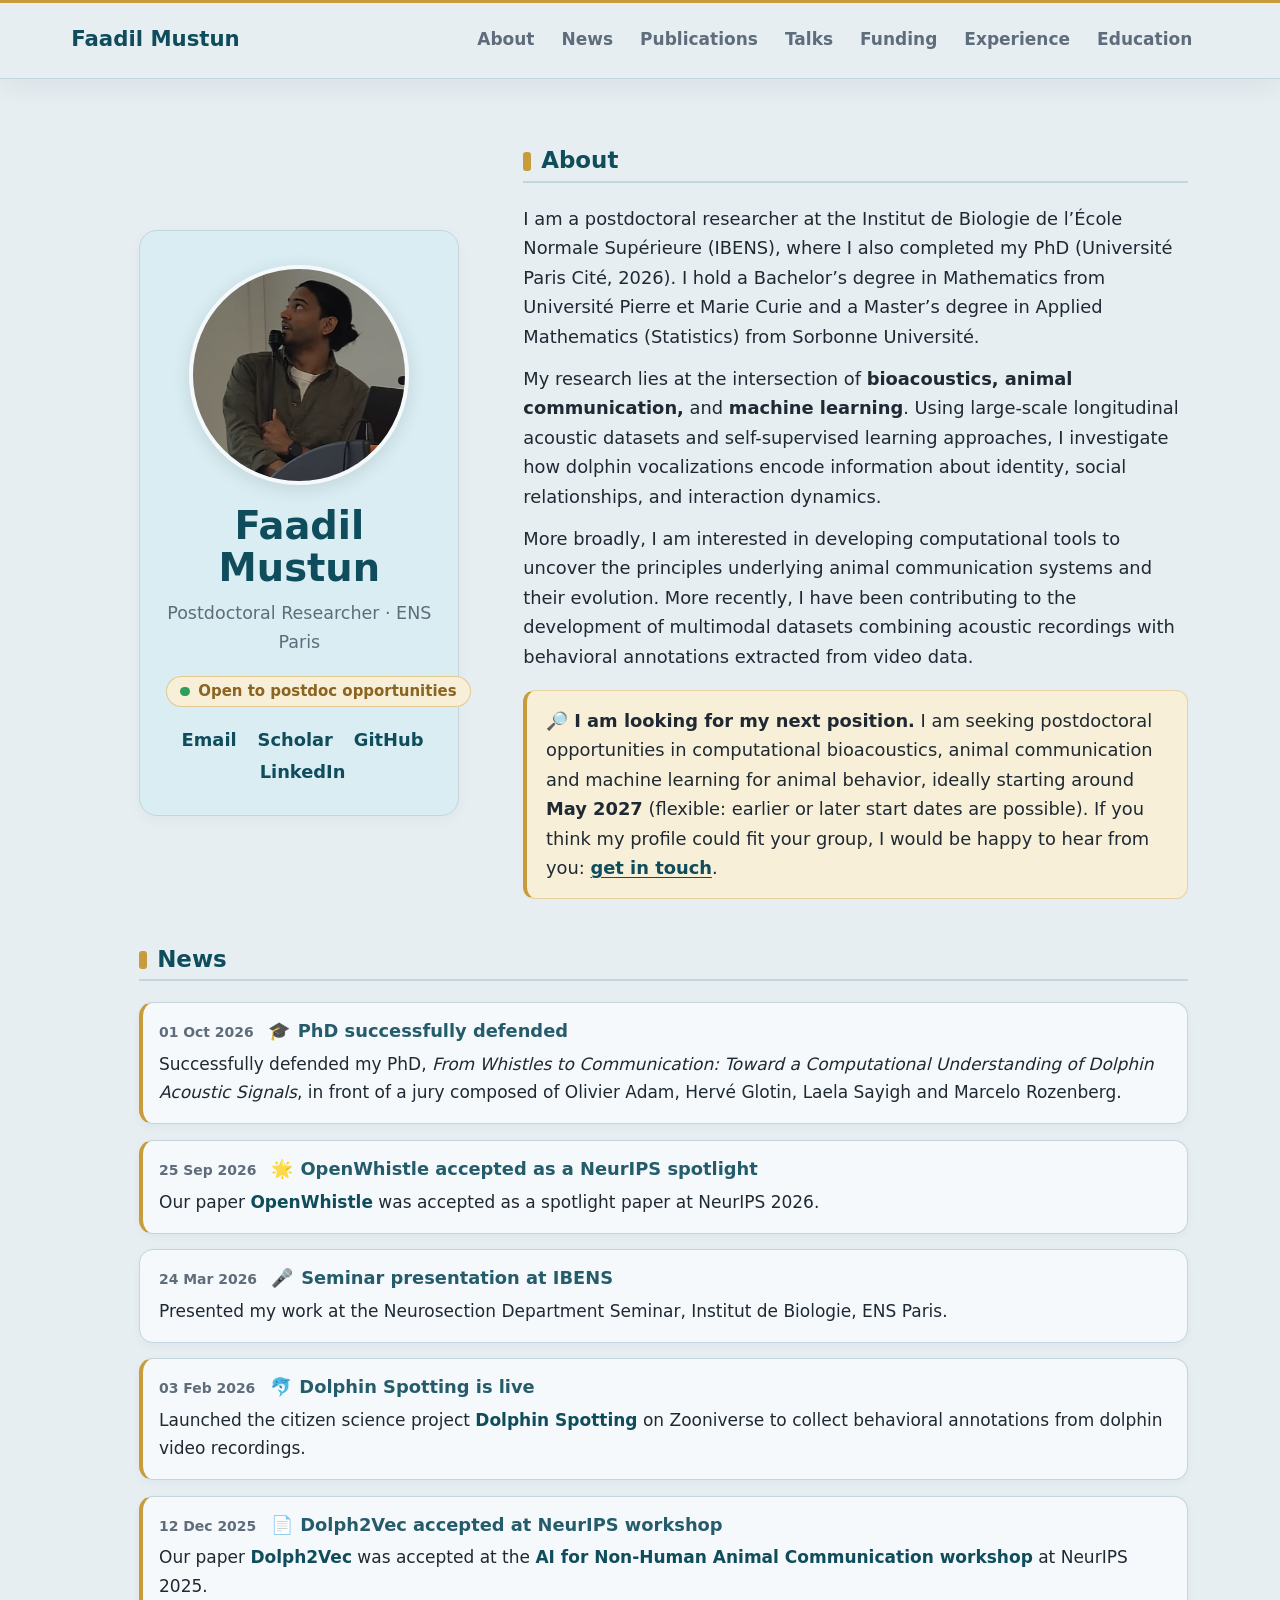
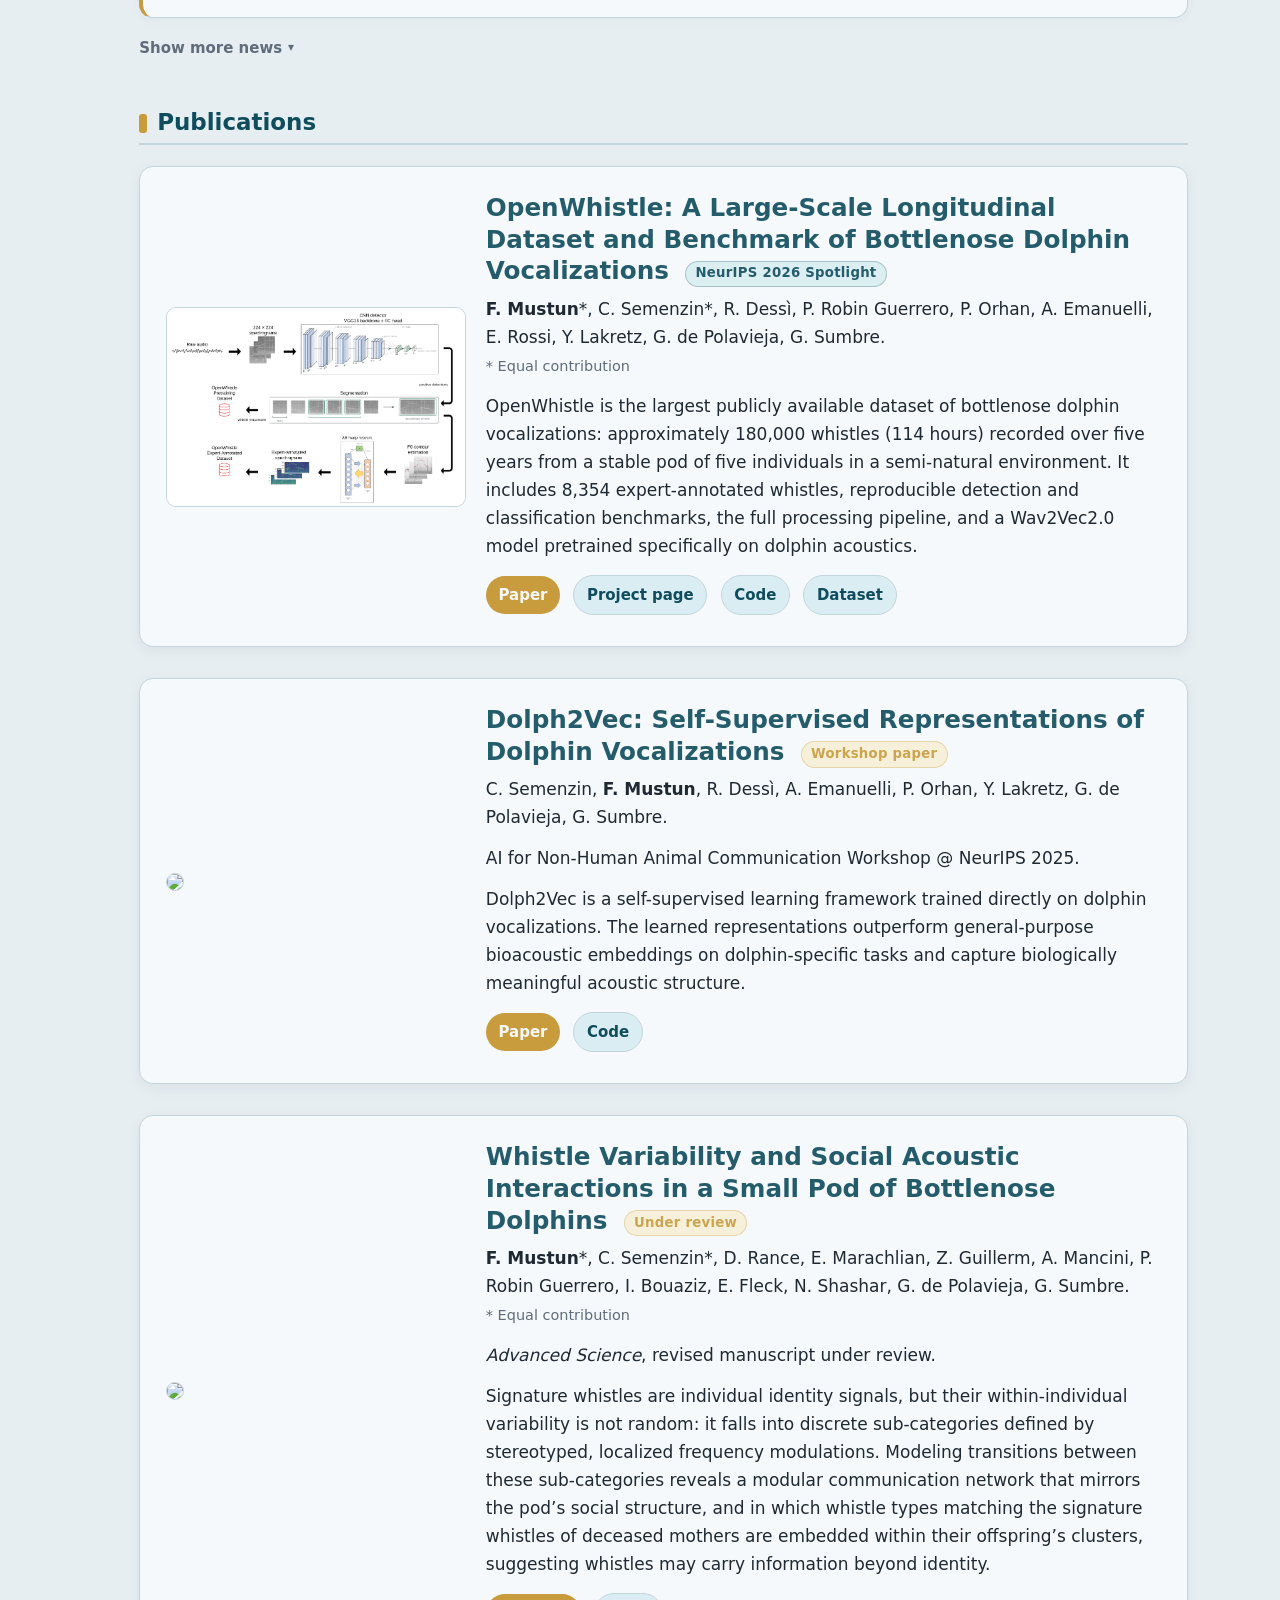
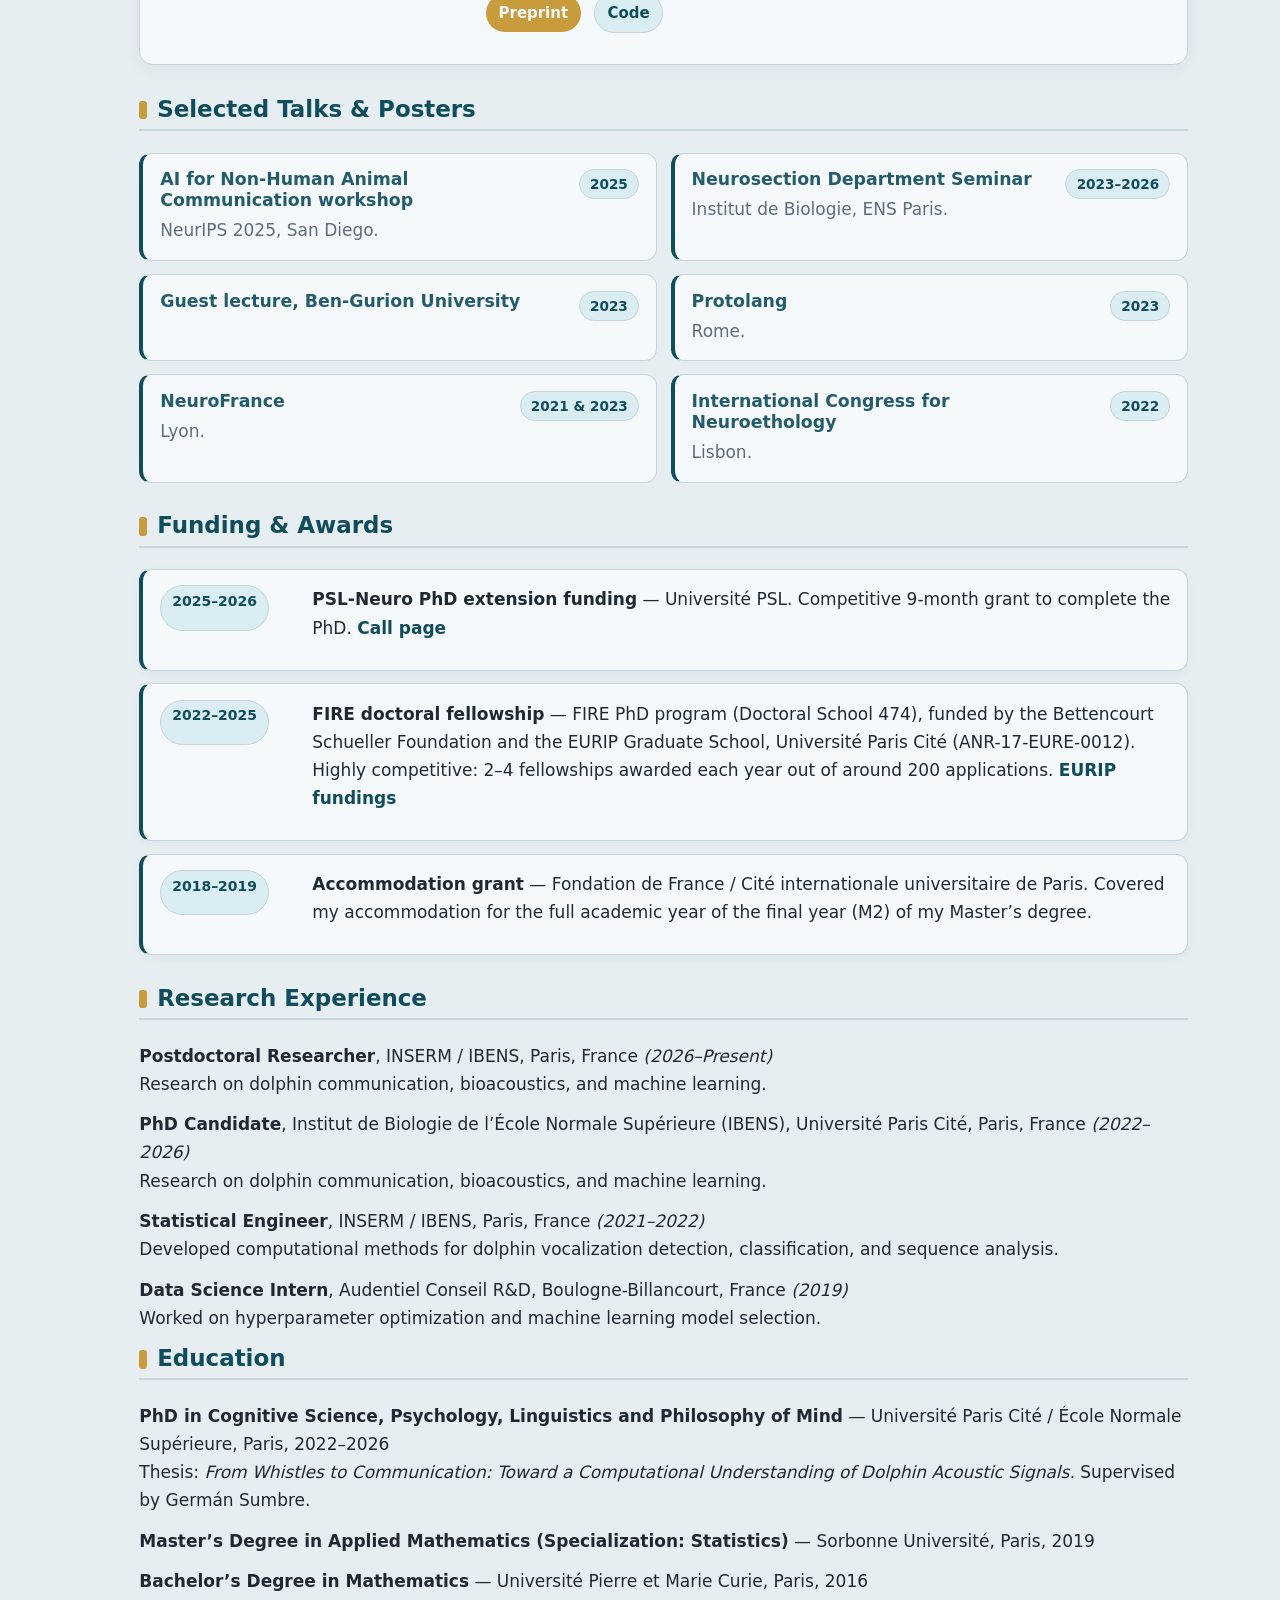
==== commit b75ce1ee: "deploy: d4cf62dcea7f1bd306c3def067567cb6c6529e33" ====
--- a/index.html
+++ b/index.html
@@ -2,7 +2,7 @@
 <html xmlns="http://www.w3.org/1999/xhtml" lang="en" xml:lang="en"><head>
 
 <meta charset="utf-8">
-<meta name="generator" content="quarto-1.10.18">
+<meta name="generator" content="quarto-1.10.19">
 
 <meta name="viewport" content="width=device-width, initial-scale=1.0, user-scalable=yes">
 
@@ -44,7 +44,7 @@
 <script src="site_libs/quarto-html/tippy.umd.min.js"></script>
 <script src="site_libs/quarto-html/anchor.min.js"></script>
 <link href="site_libs/quarto-html/tippy.css" rel="stylesheet">
-<link href="site_libs/quarto-html/quarto-syntax-highlighting-64a204ab8560d761af7679ceaba22944.css" rel="stylesheet" id="quarto-text-highlighting-styles">
+<link href="site_libs/quarto-html/quarto-syntax-highlighting-bf27225e3a48a9273f3daa8f8e829971.css" rel="stylesheet" id="quarto-text-highlighting-styles">
 <script src="site_libs/bootstrap/bootstrap.min.js"></script>
 <link href="site_libs/bootstrap/bootstrap-icons.css" rel="stylesheet">
 <link href="site_libs/bootstrap/bootstrap-0dfd3b3b03cf2464f876959b33e70b23.min.css" rel="stylesheet" append-hash="true" id="quarto-bootstrap" data-mode="light">
@@ -96,7 +96,8 @@
       "url": "https://fmustun.github.io/",
       "sameAs": [
         "https://scholar.google.com/citations?user=yCws0CEAAAAJ&hl=en",
-        "https://github.com/fmustun"
+        "https://github.com/fmustun",
+        "https://www.linkedin.com/in/faadil-mustun/"
       ]
     }
     </script>
@@ -139,6 +140,14 @@
 <span class="menu-text">Talks</span></a>
   </li>  
   <li class="nav-item">
+    <a class="nav-link" href="./index.html#funding-awards"> 
+<span class="menu-text">Funding</span></a>
+  </li>  
+  <li class="nav-item">
+    <a class="nav-link" href="./index.html#research-experience"> 
+<span class="menu-text">Experience</span></a>
+  </li>  
+  <li class="nav-item">
     <a class="nav-link" href="./index.html#education"> 
 <span class="menu-text">Education</span></a>
   </li>  
@@ -169,8 +178,11 @@
 <p class="profile-subtitle">
 Postdoctoral Researcher · ENS Paris
 </p>
+<p><a class="open-badge" href="#open-to-opportunities"><span class="open-dot" aria-hidden="true"></span>Open to postdoc opportunities</a></p>
 <nav class="contact-links" aria-label="Contact links">
-<a href="mailto:faadilmustun@hotmail.fr" aria-label="Email"><i class="bi bi-envelope-fill"></i><span>Email</span></a> <a href="https://scholar.google.com/citations?user=yCws0CEAAAAJ&amp;hl=en" aria-label="Google Scholar"><i class="bi bi-mortarboard-fill"></i><span>Scholar</span></a> <a href="https://github.com/fmustun" aria-label="GitHub"><i class="bi bi-github"></i><span>GitHub</span></a> <a href="https://www.linkedin.com/in/faadil-mustun/" aria-label="LinkedIn"><i class="bi bi-linkedin"></i><span>LinkedIn</span></a>
+<a href="mailto:faadilmustun@hotmail.fr" aria-label="Email"><i class="bi bi-envelope-fill"></i><span>Email</span></a> <a href="https://scholar.google.com/citations?user=yCws0CEAAAAJ&amp;hl=en" aria-label="Google Scholar"><i class="bi bi-mortarboard-fill"></i><span>Scholar</span></a> <a href="https://github.com/fmustun" aria-label="GitHub"><i class="bi bi-github"></i><span>GitHub</span></a> <a href="https://www.linkedin.com/in/faadil-mustun/" aria-label="LinkedIn"><i class="bi bi-linkedin"></i><span>LinkedIn</span></a> <!-- Once the updated CV is in files/, uncomment the next line:
+<a href="files/CV_Faadil_Mustun.pdf" aria-label="Curriculum vitae (PDF)"><i class="bi bi-file-earmark-person-fill"></i><span>CV</span></a>
+-->
 </nav>
 </div>
 <section id="about" class="level2 about-panel">
@@ -178,6 +190,11 @@
 <p>I am a postdoctoral researcher at the Institut de Biologie de l’École Normale Supérieure (IBENS), where I also completed my PhD (Université Paris Cité, 2026). I hold a Bachelor’s degree in Mathematics from Université Pierre et Marie Curie and a Master’s degree in Applied Mathematics (Statistics) from Sorbonne Université.</p>
 <p>My research lies at the intersection of <strong>bioacoustics, animal communication,</strong> and <strong>machine learning</strong>. Using large-scale longitudinal acoustic datasets and self-supervised learning approaches, I investigate how dolphin vocalizations encode information about identity, social relationships, and interaction dynamics.</p>
 <p>More broadly, I am interested in developing computational tools to uncover the principles underlying animal communication systems and their evolution. More recently, I have been contributing to the development of multimodal datasets combining acoustic recordings with behavioral annotations extracted from video data.</p>
+<div id="open-to-opportunities" class="open-callout">
+<p>
+<strong>🔎 I am looking for my next position.</strong> I am seeking postdoctoral opportunities in computational bioacoustics, animal communication and machine learning for animal behavior, ideally starting around <strong>May 2027</strong> (flexible: earlier or later start dates are possible). If you think my profile could fit your group, I would be happy to hear from you: <a href="mailto:faadilmustun@hotmail.fr">get in touch</a>.
+</p>
+</div>
 </section>
 </div>
 <section id="news" class="level2">
@@ -188,10 +205,10 @@
 01 Oct 2026
 </div>
 <h3 class="anchored">
-PhD successfully defended
-</h3>
-<p>
-Successfully defended my PhD in front of a jury composed of Olivier Adam, Hervé Glotin, Laela Sayigh and Marcelo Rozenberg.
+<span class="news-emoji" aria-hidden="true">🎓</span>PhD successfully defended
+</h3>
+<p>
+Successfully defended my PhD, <em>From Whistles to Communication: Toward a Computational Understanding of Dolphin Acoustic Signals</em>, in front of a jury composed of Olivier Adam, Hervé Glotin, Laela Sayigh and Marcelo Rozenberg.
 </p>
 </article>
 <article class="news-card featured">
@@ -199,7 +216,7 @@
 25 Sep 2026
 </div>
 <h3 class="anchored">
-OpenWhistle accepted as a NeurIPS spotlight
+<span class="news-emoji" aria-hidden="true">🌟</span>OpenWhistle accepted as a NeurIPS spotlight
 </h3>
 <p>
 Our paper <a href="#openwhistle">OpenWhistle</a> was accepted as a spotlight paper at NeurIPS 2026.
@@ -210,7 +227,7 @@
 24 Mar 2026
 </div>
 <h3 class="anchored">
-Seminar presentation at IBENS
+<span class="news-emoji" aria-hidden="true">🎤</span>Seminar presentation at IBENS
 </h3>
 <p>
 Presented my work at the Neurosection Department Seminar, Institut de Biologie, ENS Paris.
@@ -221,7 +238,7 @@
 03 Feb 2026
 </div>
 <h3 class="anchored">
-Dolphin Spotting is live
+<span class="news-emoji" aria-hidden="true">🐬</span>Dolphin Spotting is live
 </h3>
 <p>
 Launched the citizen science project <a href="https://www.zooniverse.org/projects/sumbredolphin/dolphin-spotting">Dolphin Spotting</a> on Zooniverse to collect behavioral annotations from dolphin video recordings.
@@ -232,10 +249,27 @@
 12 Dec 2025
 </div>
 <h3 class="anchored">
-Dolph2Vec accepted at NeurIPS workshop
+<span class="news-emoji" aria-hidden="true">📄</span>Dolph2Vec accepted at NeurIPS workshop
 </h3>
 <p>
 Our paper <a href="#dolph2vec">Dolph2Vec</a> was accepted at the <a href="https://aiforanimalcomms.org">AI for Non-Human Animal Communication workshop</a> at NeurIPS 2025.
+</p>
+</article>
+</section>
+<details class="news-more">
+<summary>
+<span class="news-more-open">Show more news</span><span class="news-more-close">Show less</span>
+</summary>
+<section class="news-list">
+<article class="news-card featured">
+<div class="news-meta">
+Oct 2025
+</div>
+<h3 class="anchored">
+<span class="news-emoji" aria-hidden="true">🏆</span>PSL-Neuro PhD extension funding
+</h3>
+<p>
+Awarded a 9-month <a href="https://www.psl-neuro.psl.eu/en/calls">PSL-Neuro</a> PhD extension grant (Université PSL) to complete my thesis work.
 </p>
 </article>
 <article class="news-card">
@@ -243,7 +277,7 @@
 14 Oct 2024
 </div>
 <h3 class="anchored">
-Sharing dolphin communication research with the public
+<span class="news-emoji" aria-hidden="true">🔬</span>Sharing dolphin communication research with the public
 </h3>
 <p>
 Presented our research on dolphin communication to the general public at the Fête de la Science in Paris.
@@ -254,13 +288,25 @@
 21 Mar 2023
 </div>
 <h3 class="anchored">
-Guest lecture on dolphin communication
+<span class="news-emoji" aria-hidden="true">📚</span>Guest lecture on dolphin communication
 </h3>
 <p>
 Gave a guest lecture on dolphin acoustic communication at Ben-Gurion University, Eilat Campus.
 </p>
 </article>
-</section>
+<article class="news-card featured">
+<div class="news-meta">
+Oct 2022
+</div>
+<h3 class="anchored">
+<span class="news-emoji" aria-hidden="true">🏆</span>FIRE doctoral fellowship
+</h3>
+<p>
+Started my PhD with a highly competitive doctoral fellowship (2–4 awarded each year out of around 200 applications) from the FIRE PhD program, funded by the Bettencourt Schueller Foundation and the <a href="https://eurip.u-paris.fr/fundings/">EURIP Graduate School</a> (Université Paris Cité).
+</p>
+</article>
+</section>
+</details>
 </section>
 <section id="publications" class="level2">
 <h2 class="anchored" data-anchor-id="publications">Publications</h2>
@@ -271,7 +317,8 @@
 <h3 class="anchored">
 OpenWhistle: A Large-Scale Longitudinal Dataset and Benchmark of Bottlenose Dolphin Vocalizations <span class="pub-status accepted">NeurIPS 2026 Spotlight</span>
 </h3>
-<p><strong>F. Mustun</strong>, C. Semenzin (<em>equal contribution</em>), R. Dessì, P. Robin Guerrero, P. Orhan, A. Emanuelli, E. Rossi, Y. Lakretz, G. de Polavieja, G. Sumbre.</p>
+<p><strong>F. Mustun</strong>*, C. Semenzin*, R. Dessì, P. Robin Guerrero, P. Orhan, A. Emanuelli, E. Rossi, Y. Lakretz, G. de Polavieja, G. Sumbre.<br>
+<span class="equal-note">* Equal contribution</span></p>
 <p>OpenWhistle is the largest publicly available dataset of bottlenose dolphin vocalizations: approximately 180,000 whistles (114 hours) recorded over five years from a stable pod of five individuals in a semi-natural environment. It includes 8,354 expert-annotated whistles, reproducible detection and classification benchmarks, the full processing pipeline, and a Wav2Vec2.0 model pretrained specifically on dolphin acoustics.</p>
 <div class="pub-links">
 <p><a href="https://arxiv.org/abs/2609.34839" class="pub-button">Paper</a> <a href="https://sumbre-lab.github.io/openwhistle/" class="pub-button secondary">Project page</a> <a href="https://github.com/sumbre-lab/OpenWhistle" class="pub-button secondary">Code</a> <a href="https://huggingface.co/collections/dolphinteam/neurips26-openwhistle" class="pub-button secondary">Dataset</a></p>
@@ -293,15 +340,17 @@
 </div>
 </div>
 </div>
-<div class="columns pub-card">
+<div id="whistle-variability" class="columns pub-card">
 <div class="column" style="width:30%;">
 <p><img src="images/variability.png" class="img-fluid" style="width:100.0%"></p>
 </div><div class="column" style="width:70%;">
 <h3 class="anchored">
-Whistle Variability and Social Acoustic Interactions in Bottlenose Dolphins <span class="pub-status under-review">Under review</span>
-</h3>
-<p><strong>F. Mustun</strong>, C. Semenzin (<em>equal contribution</em>), D. Rance, E. Marachlian, Z. Guillerm, A. Mancini, I. Bouaziz, E. Fleck, N. Shashar, G. de Polavieja, G. Sumbre.</p>
-<p>This work shows that dolphin signature whistles exhibit structured within-individual variability rather than stereotyped production. By modeling transitions between whistle variants, we reveal non-random acoustic interaction patterns that form a modular social communication network.</p>
+Whistle Variability and Social Acoustic Interactions in a Small Pod of Bottlenose Dolphins <span class="pub-status under-review">Under review</span>
+</h3>
+<p><strong>F. Mustun</strong>*, C. Semenzin*, D. Rance, E. Marachlian, Z. Guillerm, A. Mancini, P. Robin Guerrero, I. Bouaziz, E. Fleck, N. Shashar, G. de Polavieja, G. Sumbre.<br>
+<span class="equal-note">* Equal contribution</span></p>
+<p><em>Advanced Science</em>, revised manuscript under review.</p>
+<p>Signature whistles are individual identity signals, but their within-individual variability is not random: it falls into discrete sub-categories defined by stereotyped, localized frequency modulations. Modeling transitions between these sub-categories reveals a modular communication network that mirrors the pod’s social structure, and in which whistle types matching the signature whistles of deceased mothers are embedded within their offspring’s clusters, suggesting whistles may carry information beyond identity.</p>
 <div class="pub-links">
 <p><a href="https://www.biorxiv.org/content/10.1101/2024.10.15.618471v1" class="pub-button">Preprint</a> <a href="https://github.com/zebrain-lab/Dolphins" class="pub-button secondary">Code</a></p>
 </div>
@@ -330,6 +379,14 @@
 </div>
 </div>
 <div class="talk-item">
+<section id="guest-lecture-ben-gurion-university" class="level3 talk-main">
+<h3 class="anchored" data-anchor-id="guest-lecture-ben-gurion-university">Guest lecture, Ben-Gurion University</h3>
+</section>
+<div class="talk-year">
+<p>2023</p>
+</div>
+</div>
+<div class="talk-item">
 <section id="protolang" class="level3 talk-main">
 <h3 class="anchored" data-anchor-id="protolang">Protolang <a class="talk-link" href="https://sites.google.com/view/protolang8/home" target="_blank" rel="noopener" aria-label="Protolang link"><i class="bi bi-link-45deg"></i></a></h3>
 <p>Rome.</p>
@@ -344,7 +401,7 @@
 <p>Lyon.</p>
 </section>
 <div class="talk-year">
-<p>2023–2024</p>
+<p>2021 &amp; 2023</p>
 </div>
 </div>
 <div class="talk-item">
@@ -358,11 +415,34 @@
 </div>
 </div>
 </section>
-<section id="education" class="level2">
-<h2 class="anchored" data-anchor-id="education">Education</h2>
-<p><strong>PhD</strong> —Université Paris Cité / École Normale Supérieure - Paris, 2022-2026</p>
-<p><strong>Master’s Degree in Applied Mathematics (Specialization: Statistics)</strong> — Sorbonne Universités - Paris, 2019</p>
-<p><strong>Bachelor’s Degree in Mathematics</strong> — Université Pierre et Marie Curie - Paris, 2016</p>
+<section id="funding-awards" class="level2">
+<h2 class="anchored" data-anchor-id="funding-awards">Funding &amp; Awards</h2>
+<div class="timeline-list">
+<div class="timeline-item">
+<div class="timeline-date">
+<p>2025–2026</p>
+</div>
+<div class="timeline-content">
+<p><strong>PSL-Neuro PhD extension funding</strong> — Université PSL. Competitive 9-month grant to complete the PhD. <a href="https://www.psl-neuro.psl.eu/en/calls">Call page</a></p>
+</div>
+</div>
+<div class="timeline-item">
+<div class="timeline-date">
+<p>2022–2025</p>
+</div>
+<div class="timeline-content">
+<p><strong>FIRE doctoral fellowship</strong> — FIRE PhD program (Doctoral School 474), funded by the Bettencourt Schueller Foundation and the EURIP Graduate School, Université Paris Cité (ANR-17-EURE-0012). Highly competitive: 2–4 fellowships awarded each year out of around 200 applications. <a href="https://eurip.u-paris.fr/fundings/">EURIP fundings</a></p>
+</div>
+</div>
+<div class="timeline-item">
+<div class="timeline-date">
+<p>2018–2019</p>
+</div>
+<div class="timeline-content">
+<p><strong>Accommodation grant</strong> — Fondation de France / Cité internationale universitaire de Paris. Covered my accommodation for the full academic year of the final year (M2) of my Master’s degree.</p>
+</div>
+</div>
+</div>
 </section>
 <section id="research-experience" class="level2">
 <h2 class="anchored" data-anchor-id="research-experience">Research Experience</h2>
@@ -374,6 +454,15 @@
 Developed computational methods for dolphin vocalization detection, classification, and sequence analysis.</p>
 <p><strong>Data Science Intern</strong>, Audentiel Conseil R&amp;D, Boulogne-Billancourt, France <em>(2019)</em><br>
 Worked on hyperparameter optimization and machine learning model selection.</p>
+</section>
+<section id="education" class="level2">
+<h2 class="anchored" data-anchor-id="education">Education</h2>
+<p><strong>PhD in Cognitive Science, Psychology, Linguistics and Philosophy of Mind</strong> — Université Paris Cité / École Normale Supérieure, Paris, 2022–2026<br>
+Thesis: <em>From Whistles to Communication: Toward a Computational Understanding of Dolphin Acoustic Signals.</em> Supervised by Germán Sumbre. <!-- Once the thesis PDF is in files/, uncomment the next line:
+[Thesis (PDF)](files/PhD_Thesis_Mustun.pdf){.pub-button .secondary}
+--></p>
+<p><strong>Master’s Degree in Applied Mathematics (Specialization: Statistics)</strong> — Sorbonne Université, Paris, 2019</p>
+<p><strong>Bachelor’s Degree in Mathematics</strong> — Université Pierre et Marie Curie, Paris, 2016</p>
 
 
 </section>
--- a/site_libs/quarto-html/quarto-syntax-highlighting-bf27225e3a48a9273f3daa8f8e829971.css
+++ b/site_libs/quarto-html/quarto-syntax-highlighting-bf27225e3a48a9273f3daa8f8e829971.css
@@ -0,0 +1,236 @@
+/* quarto syntax highlight colors */
+:root {
+  --quarto-hl-ot-color: #003B4F;
+  --quarto-hl-at-color: #657422;
+  --quarto-hl-ss-color: #20794D;
+  --quarto-hl-an-color: #5E5E5E;
+  --quarto-hl-fu-color: #4758AB;
+  --quarto-hl-st-color: #20794D;
+  --quarto-hl-cf-color: #003B4F;
+  --quarto-hl-op-color: #5E5E5E;
+  --quarto-hl-er-color: #AD0000;
+  --quarto-hl-bn-color: #AD0000;
+  --quarto-hl-al-color: #AD0000;
+  --quarto-hl-va-color: #111111;
+  --quarto-hl-bu-color: inherit;
+  --quarto-hl-ex-color: inherit;
+  --quarto-hl-pp-color: #AD0000;
+  --quarto-hl-in-color: #5E5E5E;
+  --quarto-hl-vs-color: #20794D;
+  --quarto-hl-wa-color: #5E5E5E;
+  --quarto-hl-do-color: #5E5E5E;
+  --quarto-hl-im-color: #00769E;
+  --quarto-hl-ch-color: #20794D;
+  --quarto-hl-dt-color: #AD0000;
+  --quarto-hl-fl-color: #AD0000;
+  --quarto-hl-co-color: #5E5E5E;
+  --quarto-hl-cv-color: #5E5E5E;
+  --quarto-hl-cn-color: #8f5902;
+  --quarto-hl-sc-color: #5E5E5E;
+  --quarto-hl-dv-color: #AD0000;
+  --quarto-hl-kw-color: #003B4F;
+}
+
+/* other quarto variables */
+:root {
+  --quarto-font-monospace: SFMono-Regular, Menlo, Monaco, Consolas, "Liberation Mono", "Courier New", monospace;
+}
+
+/* syntax highlight based on Pandoc's rules */
+pre > code.sourceCode > span {
+  color: #003B4F;
+}
+
+code.sourceCode > span {
+  color: #003B4F;
+}
+
+div.sourceCode,
+div.sourceCode pre.sourceCode {
+  color: #003B4F;
+}
+
+/* Normal */
+code span {
+  color: #003B4F;
+}
+
+/* Alert */
+code span.al {
+  color: #AD0000;
+  font-style: inherit;
+}
+
+/* Annotation */
+code span.an {
+  color: #5E5E5E;
+  font-style: inherit;
+}
+
+/* Attribute */
+code span.at {
+  color: #657422;
+  font-style: inherit;
+}
+
+/* BaseN */
+code span.bn {
+  color: #AD0000;
+  font-style: inherit;
+}
+
+/* BuiltIn */
+code span.bu {
+  font-style: inherit;
+}
+
+/* ControlFlow */
+code span.cf {
+  color: #003B4F;
+  font-weight: bold;
+  font-style: inherit;
+}
+
+/* Char */
+code span.ch {
+  color: #20794D;
+  font-style: inherit;
+}
+
+/* Constant */
+code span.cn {
+  color: #8f5902;
+  font-style: inherit;
+}
+
+/* Comment */
+code span.co {
+  color: #5E5E5E;
+  font-style: inherit;
+}
+
+/* CommentVar */
+code span.cv {
+  color: #5E5E5E;
+  font-style: italic;
+}
+
+/* Documentation */
+code span.do {
+  color: #5E5E5E;
+  font-style: italic;
+}
+
+/* DataType */
+code span.dt {
+  color: #AD0000;
+  font-style: inherit;
+}
+
+/* DecVal */
+code span.dv {
+  color: #AD0000;
+  font-style: inherit;
+}
+
+/* Error */
+code span.er {
+  color: #AD0000;
+  font-style: inherit;
+}
+
+/* Extension */
+code span.ex {
+  font-style: inherit;
+}
+
+/* Float */
+code span.fl {
+  color: #AD0000;
+  font-style: inherit;
+}
+
+/* Function */
+code span.fu {
+  color: #4758AB;
+  font-style: inherit;
+}
+
+/* Import */
+code span.im {
+  color: #00769E;
+  font-style: inherit;
+}
+
+/* Information */
+code span.in {
+  color: #5E5E5E;
+  font-style: inherit;
+}
+
+/* Keyword */
+code span.kw {
+  color: #003B4F;
+  font-weight: bold;
+  font-style: inherit;
+}
+
+/* Operator */
+code span.op {
+  color: #5E5E5E;
+  font-style: inherit;
+}
+
+/* Other */
+code span.ot {
+  color: #003B4F;
+  font-style: inherit;
+}
+
+/* Preprocessor */
+code span.pp {
+  color: #AD0000;
+  font-style: inherit;
+}
+
+/* SpecialChar */
+code span.sc {
+  color: #5E5E5E;
+  font-style: inherit;
+}
+
+/* SpecialString */
+code span.ss {
+  color: #20794D;
+  font-style: inherit;
+}
+
+/* String */
+code span.st {
+  color: #20794D;
+  font-style: inherit;
+}
+
+/* Variable */
+code span.va {
+  color: #111111;
+  font-style: inherit;
+}
+
+/* VerbatimString */
+code span.vs {
+  color: #20794D;
+  font-style: inherit;
+}
+
+/* Warning */
+code span.wa {
+  color: #5E5E5E;
+  font-style: italic;
+}
+
+.prevent-inlining {
+  content: "</";
+}
+
+/*# sourceMappingURL=8be38f48d34c45af72792cbd699585e7.css.map */
--- a/styles.css
+++ b/styles.css
@@ -649,3 +649,163 @@
     margin-bottom: 0.1rem;
   }
 }
+
+/* "Open to opportunities" badge and callout */
+.open-badge {
+  display: inline-flex;
+  align-items: center;
+  gap: 0.5rem;
+  margin: 0 0 0.4rem;
+  padding: 0.3rem 0.8rem;
+  border-radius: 999px;
+  background: var(--secondary-light);
+  border: 1px solid rgba(200, 155, 60, 0.45);
+  color: #8a6420;
+  font-size: 0.88rem;
+  font-weight: 700;
+  line-height: 1.3;
+  white-space: nowrap;
+  text-decoration: none;
+}
+
+.open-badge:hover,
+.open-badge:focus {
+  background: var(--secondary);
+  color: var(--card);
+  text-decoration: none;
+}
+
+.open-dot {
+  width: 0.55rem;
+  height: 0.55rem;
+  border-radius: 50%;
+  background: #2f9e5b;
+  box-shadow: 0 0 0 0 rgba(47, 158, 91, 0.6);
+  animation: open-pulse 2s infinite;
+}
+
+@keyframes open-pulse {
+  0% { box-shadow: 0 0 0 0 rgba(47, 158, 91, 0.55); }
+  70% { box-shadow: 0 0 0 0.45rem rgba(47, 158, 91, 0); }
+  100% { box-shadow: 0 0 0 0 rgba(47, 158, 91, 0); }
+}
+
+@media (prefers-reduced-motion: reduce) {
+  .open-dot { animation: none; }
+}
+
+.open-callout {
+  margin-top: 1.1rem;
+  padding: 0.9rem 1.1rem;
+  background: var(--secondary-light);
+  border: 1px solid rgba(200, 155, 60, 0.35);
+  border-left: 4px solid var(--secondary);
+  border-radius: 12px;
+  scroll-margin-top: 5rem;
+}
+
+.open-callout p {
+  margin: 0;
+}
+
+.open-callout a {
+  color: var(--primary);
+  font-weight: 700;
+}
+
+/* Emoji in news titles */
+.news-emoji {
+  display: inline-block;
+  margin-right: 0.45rem;
+}
+
+/* Anchored sections should not hide under the sticky navbar */
+.timeline-list {
+  margin-bottom: 1.75rem;
+}
+
+section[id], .pub-card[id] {
+  scroll-margin-top: 5rem;
+}
+
+/* Equal-contribution note */
+.equal-note {
+  font-size: 0.85rem;
+  color: var(--muted);
+}
+
+/* "Show more" for older news */
+.news-more {
+  margin: -0.85rem 0 1.75rem;
+}
+
+.news-more > summary {
+  display: inline-flex;
+  align-items: center;
+  gap: 0.35rem;
+  list-style: none;
+  cursor: pointer;
+  margin-bottom: 0.9rem;
+  padding: 0.15rem 0;
+  color: var(--muted);
+  font-weight: 600;
+  font-size: 0.88rem;
+  border-bottom: 1px dashed transparent;
+  transition: color 0.2s ease, border-color 0.2s ease, font-size 0.2s ease, opacity 0.2s ease;
+}
+
+.news-more > summary::-webkit-details-marker {
+  display: none;
+}
+
+.news-more > summary::after {
+  content: "▾";
+  font-size: 0.8em;
+  transition: transform 0.2s ease;
+}
+
+.news-more[open] > summary::after {
+  transform: rotate(180deg);
+}
+
+.news-more > summary:hover,
+.news-more > summary:focus-visible {
+  color: var(--primary);
+  border-bottom-color: currentColor;
+  outline: none;
+}
+
+/* Once opened, the toggle fades into a small "Show less" */
+.news-more[open] > summary {
+  font-size: 0.78rem;
+  font-weight: 500;
+  opacity: 0.6;
+  margin-bottom: 0.6rem;
+}
+
+.news-more[open] > summary:hover,
+.news-more[open] > summary:focus-visible {
+  opacity: 1;
+}
+
+.news-more[open] .news-list {
+  animation: news-reveal 0.3s ease;
+}
+
+@keyframes news-reveal {
+  from { opacity: 0; transform: translateY(-4px); }
+  to { opacity: 1; transform: none; }
+}
+
+.news-more-close,
+.news-more[open] .news-more-open {
+  display: none;
+}
+
+.news-more[open] .news-more-close {
+  display: inline;
+}
+
+.news-more .news-list {
+  margin-top: 0;
+}
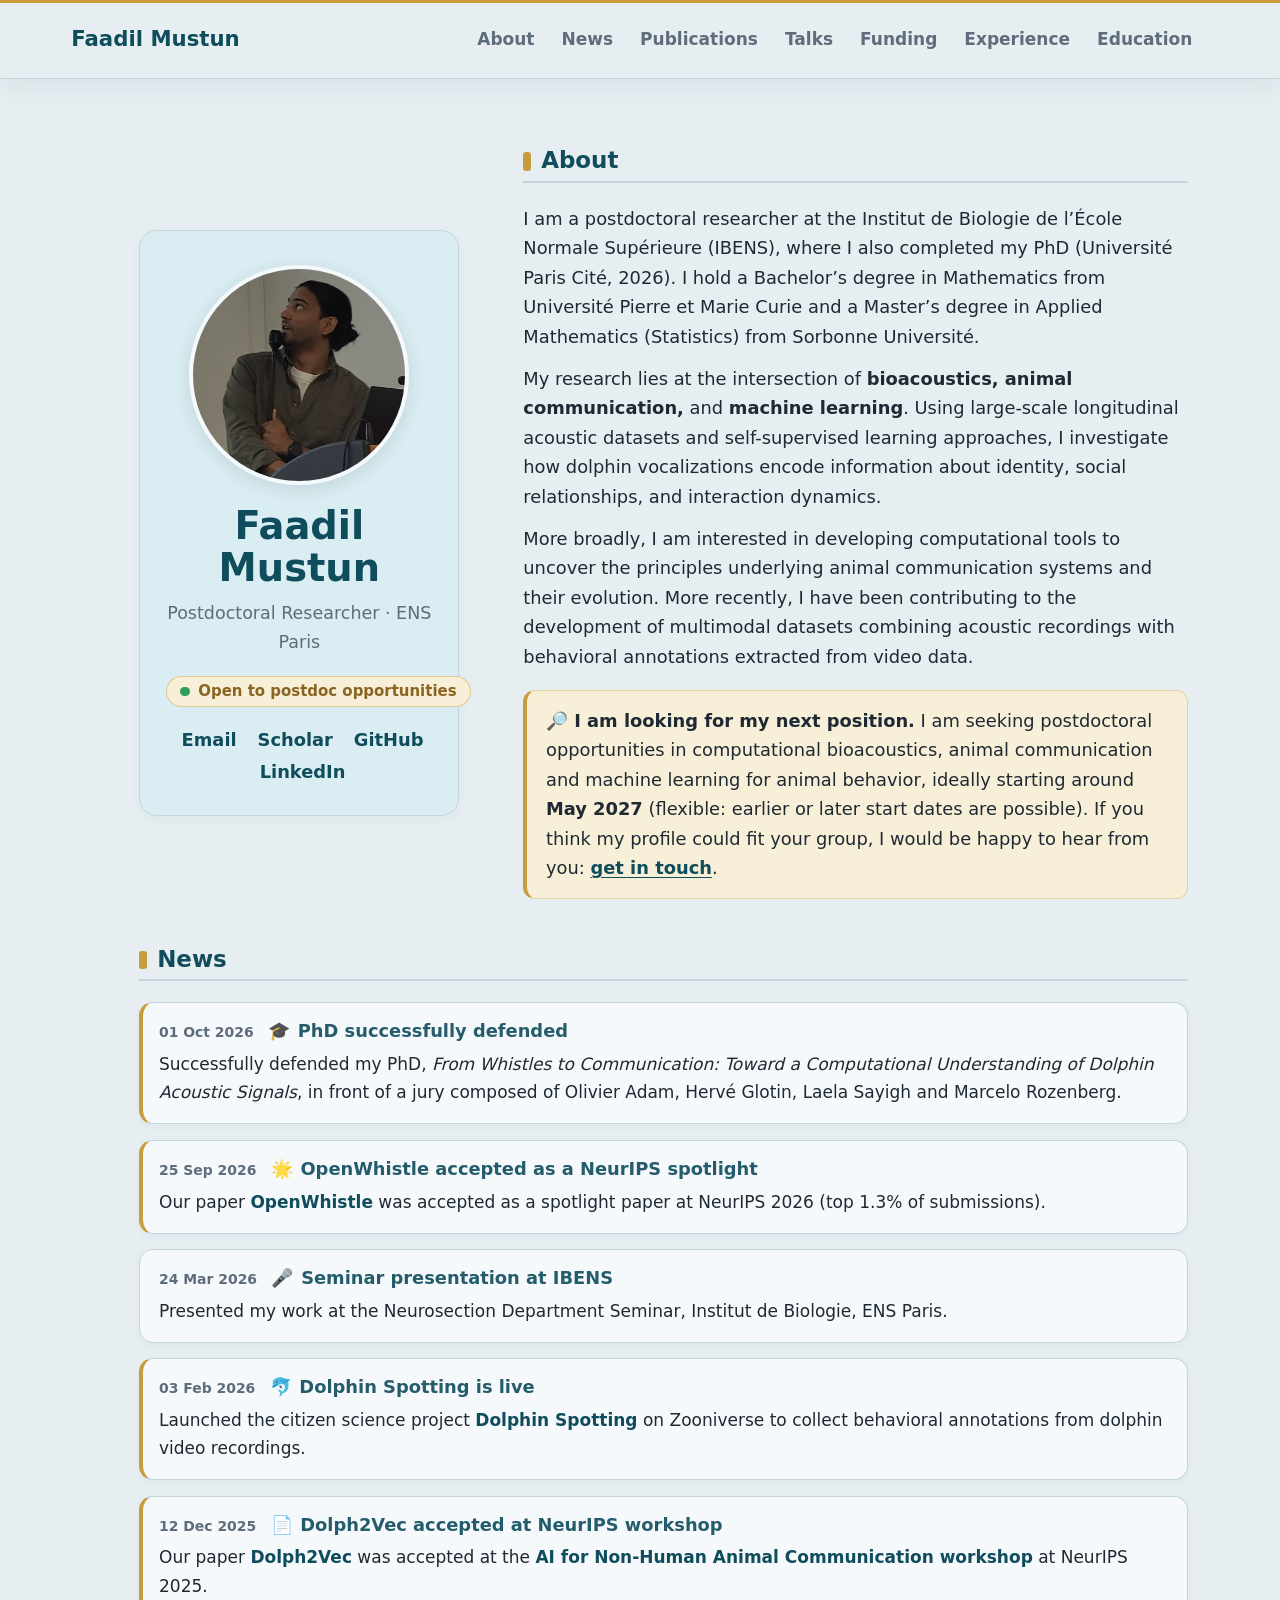
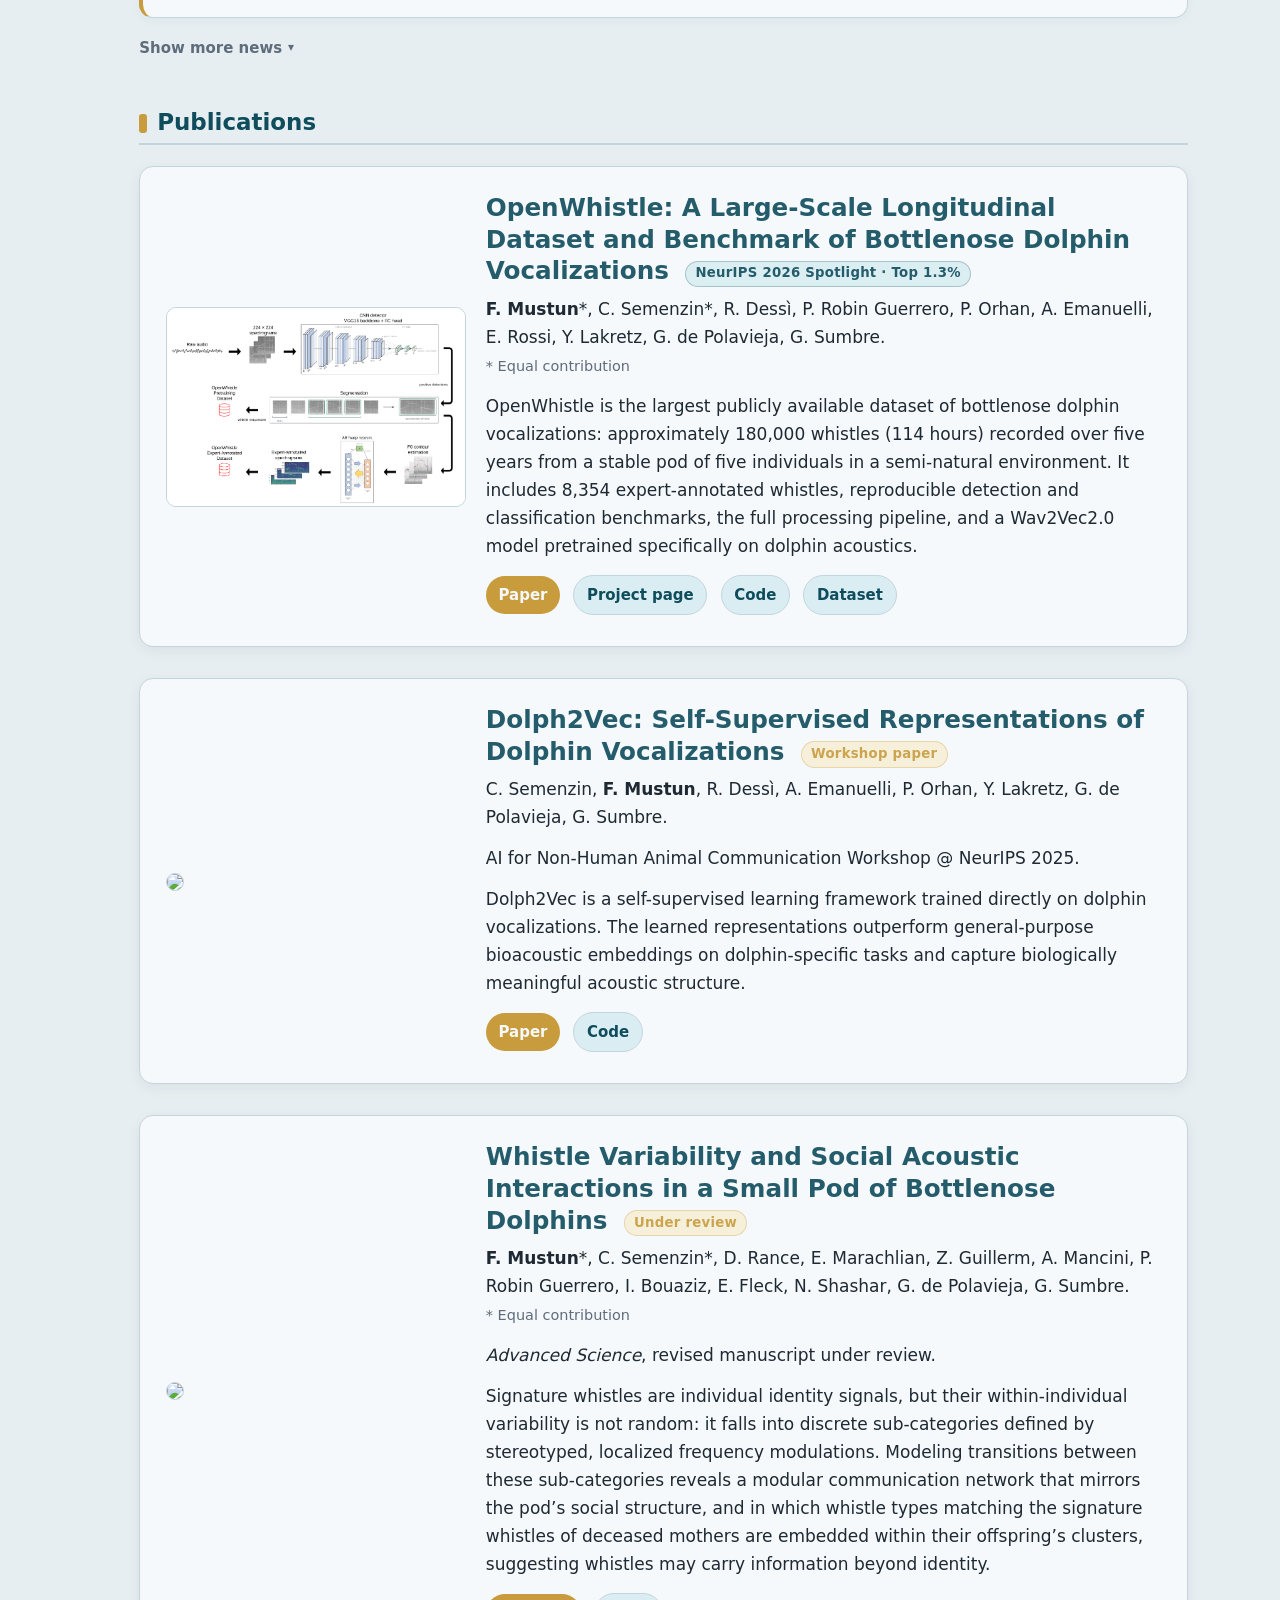
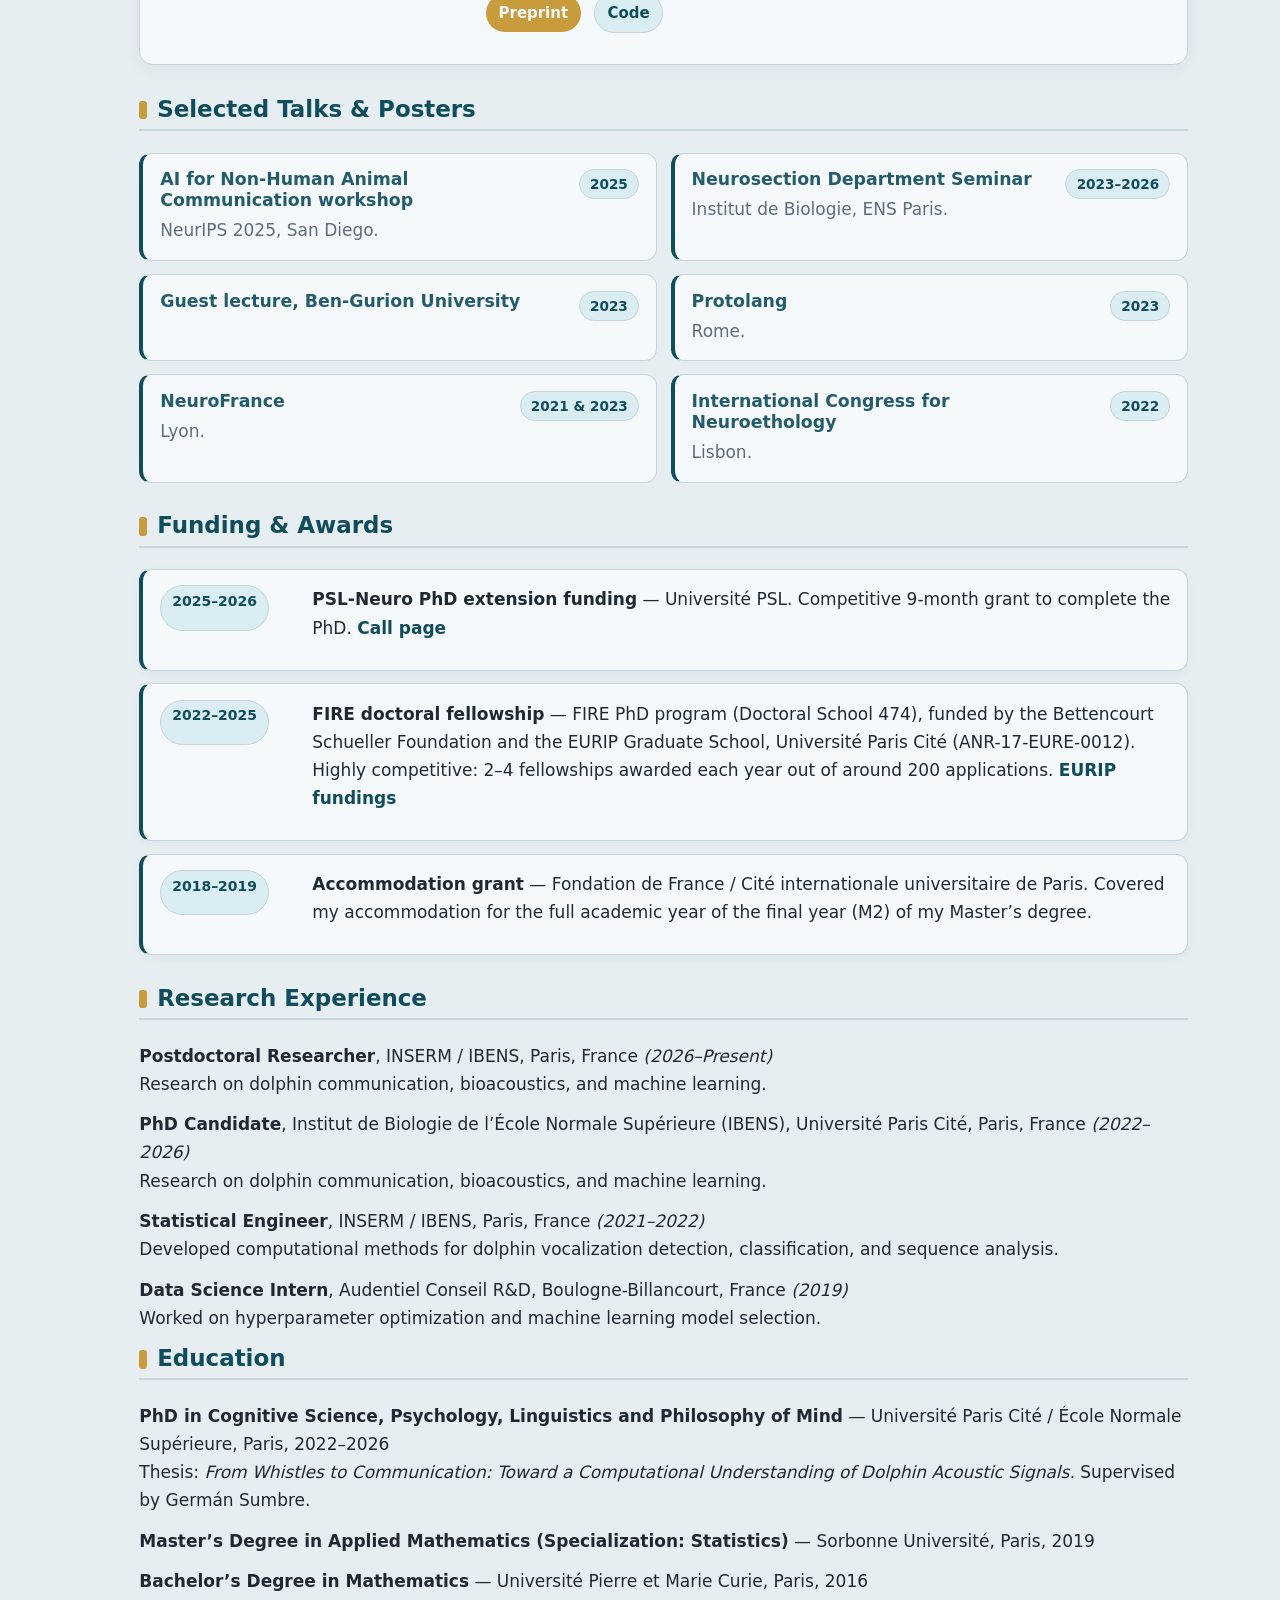
==== commit a7d8e580: "deploy: 2bea1cfec590dc43c6538559b5e8db15a72fc019" ====
--- a/index.html
+++ b/index.html
@@ -219,7 +219,7 @@
 <span class="news-emoji" aria-hidden="true">🌟</span>OpenWhistle accepted as a NeurIPS spotlight
 </h3>
 <p>
-Our paper <a href="#openwhistle">OpenWhistle</a> was accepted as a spotlight paper at NeurIPS 2026.
+Our paper <a href="#openwhistle">OpenWhistle</a> was accepted as a spotlight paper at NeurIPS 2026 (top 1.3% of submissions).
 </p>
 </article>
 <article class="news-card">
@@ -315,7 +315,7 @@
 <p><img src="images/openwhistle.png" class="img-fluid" style="width:100.0%"></p>
 </div><div class="column" style="width:70%;">
 <h3 class="anchored">
-OpenWhistle: A Large-Scale Longitudinal Dataset and Benchmark of Bottlenose Dolphin Vocalizations <span class="pub-status accepted">NeurIPS 2026 Spotlight</span>
+OpenWhistle: A Large-Scale Longitudinal Dataset and Benchmark of Bottlenose Dolphin Vocalizations <span class="pub-status accepted">NeurIPS 2026 Spotlight · Top 1.3%</span>
 </h3>
 <p><strong>F. Mustun</strong>*, C. Semenzin*, R. Dessì, P. Robin Guerrero, P. Orhan, A. Emanuelli, E. Rossi, Y. Lakretz, G. de Polavieja, G. Sumbre.<br>
 <span class="equal-note">* Equal contribution</span></p>
